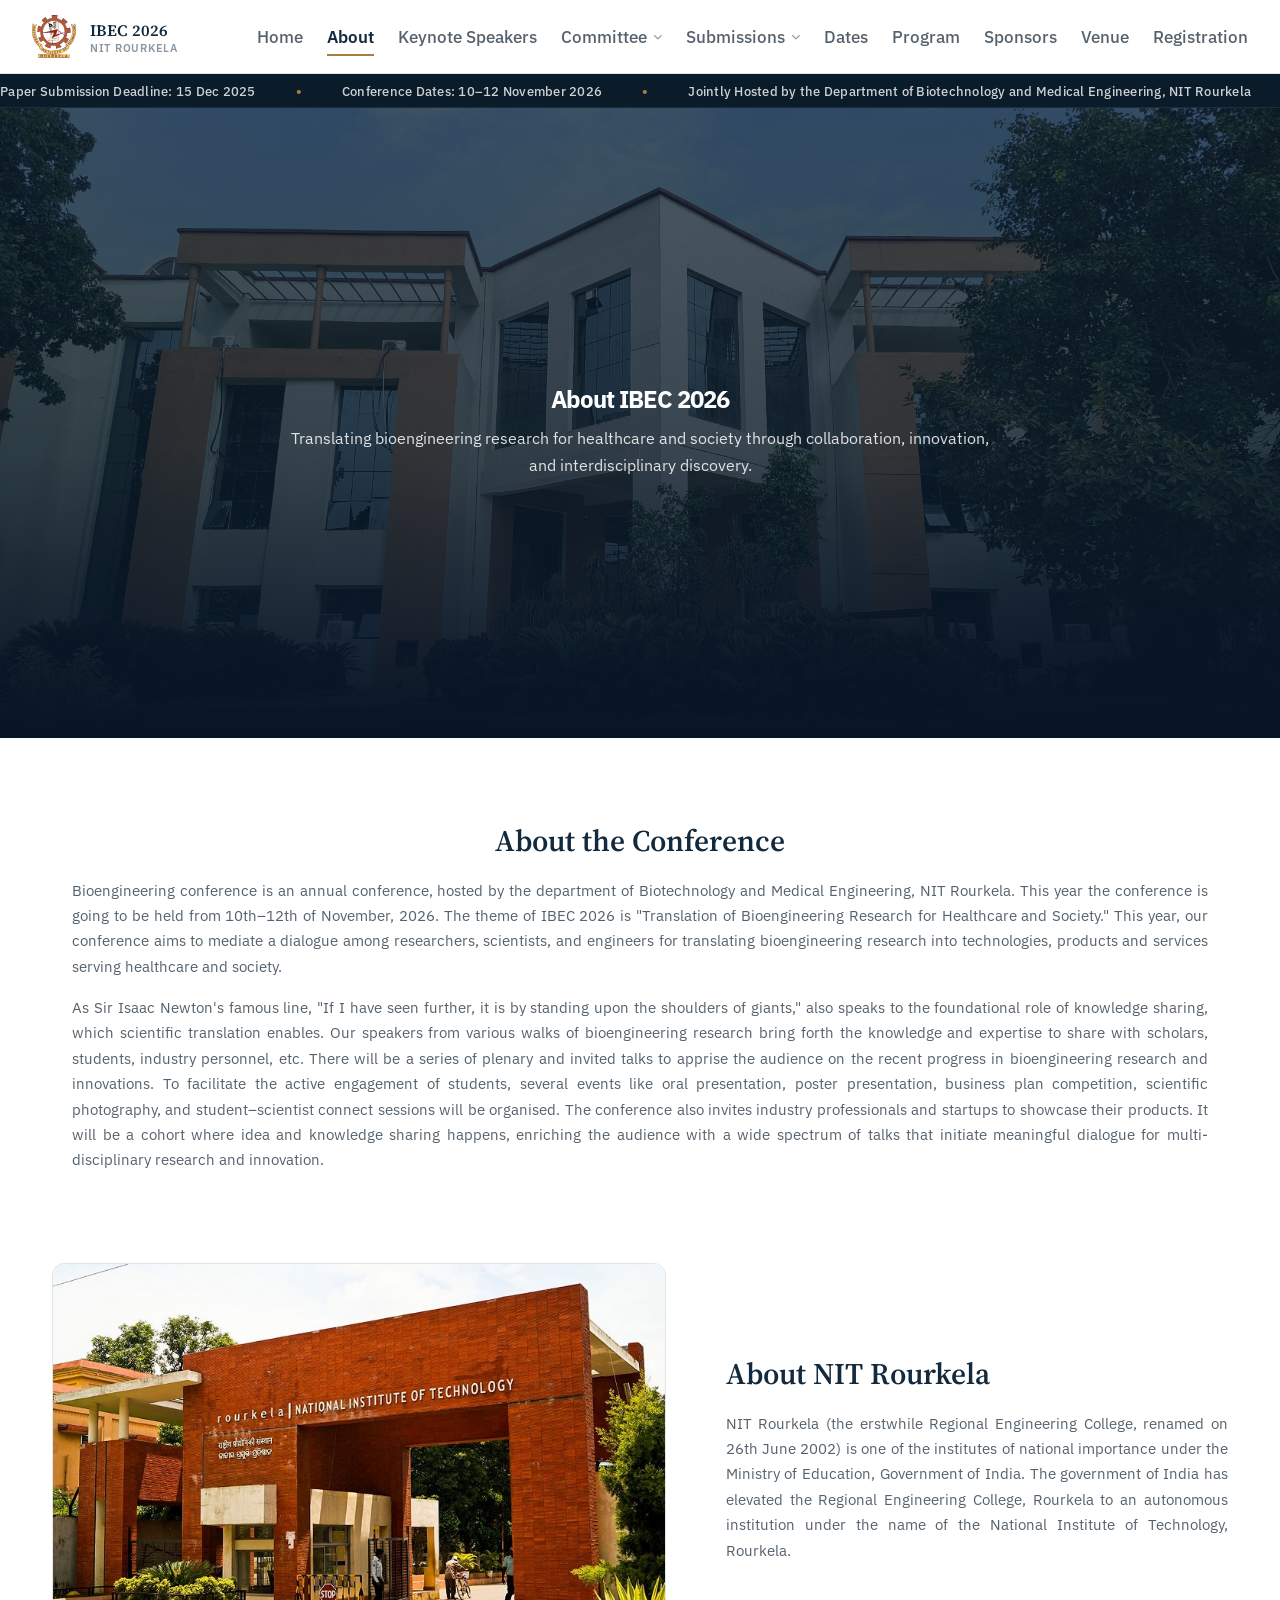
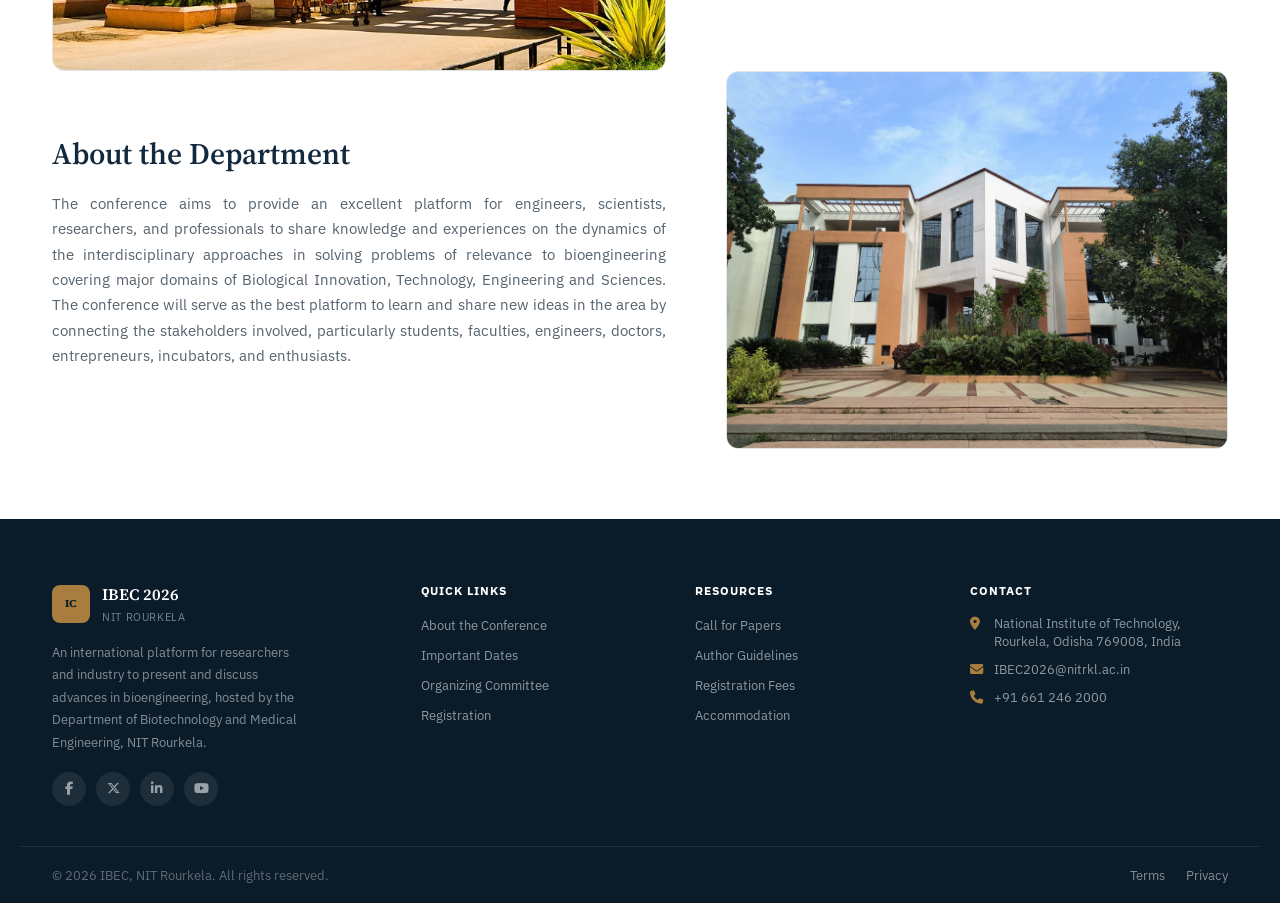
==== about.html @ 74aa5d09 "12th august day starting" ====
<!DOCTYPE html>
<html lang="en">
<head>
<meta charset="UTF-8">
<meta name="viewport" content="width=device-width, initial-scale=1.0">
<title>IBEC 2026 — International Conference on Bioengineering | NIT Rourkela</title>
<link rel="stylesheet" href="https://cdnjs.cloudflare.com/ajax/libs/font-awesome/6.5.1/css/all.min.css">
<link rel="preconnect" href="https://fonts.googleapis.com">
<link rel="preconnect" href="https://fonts.gstatic.com" crossorigin>
<link href="https://fonts.googleapis.com/css2?family=Source+Serif+4:wght@500;600;700&family=IBM+Plex+Sans:wght@400;500;600;700&display=swap" rel="stylesheet">
<link rel="stylesheet" href="style.css">
<style>
    .hero_subpage{
        background-image:
            linear-gradient(180deg, rgba(10,27,41,0.72) 0%, rgba(10,27,41,0.8) 55%, rgba(8,21,39,1) 100%),
            url('assets/banners/about-2.jpg');
        background-size: cover;
        background-position: center;
        background-repeat: no-repeat;
        min-height: 320px;
        display: flex;
        flex-direction: column;
        justify-content: center;
        align-items: flex-start;
        padding: 90px 32px 70px;
        color: #fff;
    }

</style>
</head>
<body>

<!-- ============================================================
     HEADER
     ============================================================ -->
<header id="siteHeader">
  <div class="headerRow">
    <a href="#" class="brand">
      <span class="brand-logo">
        <img src="assets/logos/Logo.svg" alt="IBEC 2026">
      </span>
      <span class="brand-text"><b>IBEC 2026</b><span>NIT Rourkela</span></span>
    </a>
    <div class="headerActions">
      <button class="menuButton" id="menuButton" aria-label="Open menu"><i class="fa-solid fa-bars"></i></button>
    </div>
    <ul class="primaryNav">
      <li><a href="./">Home</a></li>
      <li><a href="about.html" class="active">About</a></li>
      <li><a href="keynotes.html">Keynote Speakers</a></li>
      <li class="hasDropdown"><a href="comittee.html">Committee <i class="fa-solid fa-chevron-down"></i></a><ul class="dropdownMenu"><li><a href="comittee.html">Organizing Committee</a></li><li><a href="comittee.html#advisory">Advisory Committee</a></li><li><a href="comittee.html#international">International Committee</a></li></ul></li>
      <li class="hasDropdown"><a href="#">Submissions <i class="fa-solid fa-chevron-down"></i></a><ul class="dropdownMenu"><li><a href="topicsandtracks.html">Call for Papers</a></li><li><a href="registration.html#guidelines">Author Guidelines</a></li><li><a href="assets/downloads/papertemplate.pdf">Paper Templates</a></li><li><a href="registration.html">Submission Portal</a></li></ul></li>
      <li><a href="important_dates.html">Dates</a></li>
      <li><a href="program.html">Program</a></li>
      <li><a href="./#sponsors">Sponsors</a></li>
      <li><a href="venue.html">Venue</a></li>
      <li><a href="registration.html">Registration</a></li>
    </ul>
  </div>
</header>

<!-- ============================================================
     ANNOUNCEMENT TICKER
     ============================================================ -->
<div class="announceBar">
  <div class="announceTrack">
    <span>Paper Submission Deadline: 15 Dec 2025</span><span class="dot">•</span>
    <span>Conference Dates: 10–12 November 2026</span><span class="dot">•</span>
    <span>Jointly Hosted by the Department of Biotechnology and Medical Engineering, NIT Rourkela</span><span class="dot">•</span>
    <span>Paper Submission Deadline: 15 Dec 2025</span><span class="dot">•</span>
    <span>Conference Dates: 10–12 November 2026</span><span class="dot">•</span>
    <span>Jointly Hosted by the Department of Biotechnology and Medical Engineering, NIT Rourkela</span><span class="dot">•</span>
  </div>
</div>

<div class="mobileNav" id="mobileNav">
  <div class="mobileNavBody">
    <button class="closeMobile" id="closeMobile" aria-label="Close menu">✕</button>
    <ul>
      <li><a href="./">Home</a></li>
      <li><a href="about.html">About</a></li>
      <li><a href="keynotes.html">Keynote Speakers</a></li>
      <li class="hasSubmenu"><button class="mobileSubToggle">Committee <i class="fa-solid fa-chevron-down"></i></button><ul class="mobileSubmenu"><li><a href="comittee.html">Organizing Committee</a></li><li><a href="comittee.html#advisory">Advisory Committee</a></li><li><a href="comittee.html#international">International Committee</a></li></ul></li>
      <li class="hasSubmenu"><button class="mobileSubToggle">Submissions <i class="fa-solid fa-chevron-down"></i></button><ul class="mobileSubmenu"><li><a href="topicsandtracks.html">Call for Papers</a></li><li><a href="registration.html#guidelines">Author Guidelines</a></li><li><a href="assets/downloads/papertemplate.pdf">Paper Templates</a></li><li><a href="registration.html">Submission Portal</a></li></ul></li>
      <li><a href="important_dates.html">Dates</a></li>
      <li><a href="program.html">Program</a></li>
      <li><a href="./#sponsors">Sponsors</a></li>
      <li><a href="venue.html">Venue</a></li>
      <li><a href="registration.html">Registration</a></li>
    </ul>
    <a href="registration.html" class="mobileNavCta">Register Now</a>
  </div>
</div>
</div>

<!-- ============================================================
     HERO — carousel background
     ============================================================ -->
<section class="hero_subpage" id="home">
    <div class="hero_content">
<h1>About IBEC 2026</h1>
    <p>Translating bioengineering research for healthcare and society through collaboration, innovation, and interdisciplinary discovery.</p>
    </div>
    
</section>

<!-- ============================================================
     ABOUT
     ============================================================ -->
<section class="aboutSection" id="about">
<div class="wrap" style="margin-bottom: 90px;text-align: justify;max-width: 1200px;">
    <div class="aboutText">
      <h2 style="text-align: center;">About the Conference</h2>
        <p>Bioengineering conference is an annual conference, hosted by the department of
            Biotechnology and Medical Engineering, NIT Rourkela. This year the conference is going
            to be held from 10th–12th of November, 2026. The theme of IBEC 2026 is "Translation
            of Bioengineering Research for Healthcare and Society." This year, our conference
            aims to mediate a dialogue among researchers, scientists, and engineers for translating
            bioengineering research into technologies, products and services serving healthcare
            and society.</p>
        <p>
            As Sir Isaac Newton's famous line, "If I have seen further, it is by standing upon
            the shoulders of giants," also speaks to the foundational role of knowledge sharing,
            which scientific translation enables. Our speakers from various walks of bioengineering
            research bring forth the knowledge and expertise to share with scholars, students, industry
            personnel, etc. There will be a series of plenary and invited talks to apprise the audience on the recent
            progress in bioengineering research and innovations. To facilitate the active engagement of students,
            several events like oral presentation, poster presentation, business plan competition,
            scientific photography, and student–scientist connect sessions will be organised. The conference also invites
             industry professionals and startups to showcase their products. It will be a cohort where idea and knowledge
              sharing happens, enriching the audience with a wide spectrum of talks that initiate meaningful dialogue for
              multi-disciplinary research and innovation.
        </p>
    </div>
  </div>
    <div class="wrap aboutGrid">
        <img src="assets/banners/about-1.jpeg" alt="">
        <div class="aboutText">
            <h2>About NIT Rourkela</h2>
            <p>NIT Rourkela (the erstwhile Regional Engineering College, renamed on 26th June 2002) is
                one of the institutes of national importance under the Ministry of Education, Government
                of India. The government of India has elevated the Regional Engineering College, Rourkela
                to an autonomous institution under the name of the National Institute of Technology, Rourkela.</p>
        </div>
    </div>

    <div class="wrap aboutGrid">
        <div class="aboutText">
            <h2>About the Department</h2>
            <p>The conference aims to provide an excellent platform for engineers, scientists, researchers,
                 and professionals to share knowledge and experiences on the dynamics of the interdisciplinary
                  approaches in solving problems of relevance to bioengineering covering major domains of Biological Innovation,
                   Technology, Engineering and Sciences. The conference will serve as the best platform to
                   learn and share new ideas in the area by connecting the stakeholders involved, particularly students,
                    faculties, engineers, doctors, entrepreneurs, incubators, and enthusiasts.</p>
        </div>
        <img src="assets/banners/about-2.jpg" alt="">
    </div>

    
</section>

<!-- ============================================================
     FOOTER
     ============================================================ -->
<footer id="contact">
  <div class="footerTop">

    <div class="footerCol">
      <div class="footerBrand">
        <span class="brand-emblem">IC</span>
        <div><b>IBEC 2026</b><span>NIT Rourkela</span></div>
      </div>
      <p>An international platform for researchers and industry to present and discuss advances in bioengineering, hosted by the Department of Biotechnology and Medical Engineering, NIT Rourkela.</p>
      <div class="footerSocials">
        <a href="#" aria-label="Facebook"><i class="fa-brands fa-facebook-f"></i></a>
        <a href="#" aria-label="Twitter"><i class="fa-brands fa-x-twitter"></i></a>
        <a href="#" aria-label="LinkedIn"><i class="fa-brands fa-linkedin-in"></i></a>
        <a href="#" aria-label="YouTube"><i class="fa-brands fa-youtube"></i></a>
      </div>
    </div>

    <div class="footerCol">
      <h4>Quick Links</h4>
      <ul>
        <li><a href="about.html">About the Conference</a></li>
        <li><a href="important_dates.html">Important Dates</a></li>
        <li><a href="comittee.html">Organizing Committee</a></li>
        <li><a href="registration.html">Registration</a></li>
      </ul>
    </div>

    <div class="footerCol">
      <h4>Resources</h4>
      <ul>
        <li><a href="topicsandtracks.html">Call for Papers</a></li>
        <li><a href="registration.html#guidelines">Author Guidelines</a></li>
        <li><a href="registration.html">Registration Fees</a></li>
        <li><a href="accomodation.html">Accommodation</a></li>
      </ul>
    </div>

    <div class="footerCol">
      <h4>Contact</h4>
      <ul class="footerContact">
        <li><i class="fa-solid fa-location-dot"></i> National Institute of Technology, Rourkela, Odisha 769008, India</li>
        <li><i class="fa-solid fa-envelope"></i> IBEC2026@nitrkl.ac.in</li>
        <li><i class="fa-solid fa-phone"></i> +91 661 246 2000</li>
      </ul>
    </div>

  </div>

  <div class="footerBottom">
    <span>© 2026 IBEC, NIT Rourkela. All rights reserved.</span>
    <div>
      <a href="#">Terms</a>
      <a href="#">Privacy</a>
    </div>
  </div>
</footer>

<script>
    // ---- sticky header shadow on scroll ----
  const siteHeader = document.getElementById('siteHeader');
  window.addEventListener('scroll', () => {
    siteHeader.style.boxShadow = window.scrollY > 40 ? '0 6px 22px rgba(8,21,39,0.08)' : 'none';
  });

  // ---- mobile menu ----
  document.getElementById('menuButton').addEventListener('click', () => {
    document.getElementById('mobileNav').classList.add('isOpen');
  });
  document.getElementById('closeMobile').addEventListener('click', () => {
    document.getElementById('mobileNav').classList.remove('isOpen');
  });
  document.querySelectorAll('.mobileNav a').forEach(a => {
    a.addEventListener('click', () => document.getElementById('mobileNav').classList.remove('isOpen'));
  });

  // ---- mobile accordion submenus ----
  document.querySelectorAll('.mobileSubToggle').forEach(btn => {
    btn.addEventListener('click', () => {
      btn.parentElement.classList.toggle('isOpen');
    });
  });

</script>

</body>
</html>
---- style.css ----
:root {
    /* ---- Core palette: deep academic navy + a clinical teal (bioengineering)
       and a muted bronze for emphasis. Cool neutral surfaces, not warm cream. ---- */
    --navy: #132A3E;
    --navy-deep: #0A1B29;
    --teal: #2C6E67;
    --teal-deep: #1E4F4A;
    --bronze: #A97D3D;
    --bronze-deep: #8A6530;
    --paper: #FFFFFF;
    --mist: #F5F7F8;
    --ink: #1B2430;
    --ink-soft: #55626D;
    --ink-faint: #8B96A0;
    --line: rgba(19,42,61,0.12);
    --line-soft: rgba(19,42,61,0.06);
    --radius: 12px;
    --font-display: "Source Serif 4", Georgia, serif;
    --font-body: "IBM Plex Sans", -apple-system, BlinkMacSystemFont, sans-serif;
  }
  * { margin: 0; padding: 0; box-sizing: border-box; }
  html, body { margin: 0; padding: 0; width: 100%; overflow-x: hidden; scroll-behavior: smooth; }
  body { padding-top: 108px; }
  body { font-family: var(--font-body); background: var(--mist); color: var(--ink); }
  a { text-decoration: none; color: inherit; }
  ul { list-style: none; }
  img, svg { display: block; max-width: 100%; }
  button { font-family: inherit; cursor: pointer; }

  .wrap { max-width: 1240px; margin: 0 auto; padding: 0 32px; }

  .eyebrow {
    display: inline-flex; align-items: center; gap: 10px;
    font-size: 12px; font-weight: 600;
    letter-spacing: 0.1em; text-transform: uppercase;
    color: var(--bronze-deep);
    margin-bottom: 14px;
  }
  .eyebrow::before { content: ""; width: 22px; height: 1.5px; background: var(--bronze-deep); }
  .eyebrow::after { content: ""; width: 22px; height: 1.5px; background: var(--bronze-deep); }

  .sectionHead { text-align: center; max-width: 620px; margin: 0 auto 52px; }
  .sectionHead h2 {
    font-family: var(--font-display);
    font-weight: 600;
    font-size: 34px;
    color: var(--navy);
    margin-bottom: 12px;
  }
  .sectionHead p { font-size: 14.5px; color: var(--ink-soft); line-height: 1.6; }

  /* ============================================================
     ANNOUNCEMENT TICKER
     ============================================================ */
  .announceBar {
    background: var(--navy-deep);
    overflow: hidden;
    white-space: nowrap;
    border-bottom: 1px solid rgba(255,255,255,0.08);
    position: fixed; top: 74px; left: 0; right: 0; width: 100%;
    height: 34px;
    display: flex; align-items: center;
    z-index: 205;
  }
  .announceTrack {
    display: inline-flex;
    align-items: center;
    gap: 40px;
    padding: 0;
    width: max-content;
    animation: ticker-scroll 26s linear infinite;
  }
  .announceBar:hover .announceTrack { animation-play-state: paused; }
  .announceTrack span {
    font-size: 12.5px;
    font-weight: 500;
    letter-spacing: 0.02em;
    color: rgba(255,255,255,0.8);
  }
  .announceTrack span.dot { color: var(--bronze); font-weight: 700; }
  @keyframes ticker-scroll { from { transform: translateX(0); } to { transform: translateX(-50%); } }

  /* ============================================================
     HEADER
     ============================================================ */
  #siteHeader {
    background: rgba(255, 255, 255, 0.96);
    backdrop-filter: blur(12px);
    border-bottom: 1px solid var(--line);
    position: fixed; top: 0; left: 0; right: 0; width: 100%;
    height: 74px;
    z-index: 210;
  }
  .headerRow {
    max-width: 100%; margin: 0 auto; padding: 0 32px;
    height: 100%;
    display: flex; align-items: center; justify-content: space-between; gap: 20px;
  }
  .brand { display: flex; align-items: center; gap: 14px; }
  .brand-logo { display: flex; align-items: center; gap: 10px; }
  .brand-logo img {
    width: 44px; height: 44px;
    object-fit: contain;
  }
  .brand-logo .institute-emblem {
    width: 44px; height: 44px;
    padding-right: 10px;
    border-right: 1px solid var(--line);
  }
  .brand-text b { display: block; font-family: var(--font-display); font-size: 16px; font-weight: 600; color: var(--navy); letter-spacing: 0.01em; }
  .brand-text span { display: block; font-size: 10.5px; color: var(--ink-faint); text-transform: uppercase; letter-spacing: 0.07em; font-weight: 600; }

  .primaryNav { display: flex; align-items: center; gap: 24px; }
  .primaryNav > li { position: relative; }
  .primaryNav a {
    display: inline-flex; align-items: center; gap: 6px;
    font-size: 16.5px; font-weight: 500; color: var(--ink-soft);
    position: relative; padding: 10px 0;
    transition: color 0.15s ease;
  }
  .primaryNav a:hover { color: var(--navy); }
  .primaryNav .active { color: var(--navy); font-weight: 600; }
  .primaryNav .active::after {
    content: ""; position: absolute; bottom: 2px; left: 0; right: 0;
    height: 2px; background: var(--bronze);
  }
  .primaryNav a i { font-size: 9px; color: var(--ink-faint); transition: transform 0.15s ease; }
  .primaryNav .hasDropdown:hover > a i { transform: rotate(180deg); color: var(--bronze); }

  /* desktop dropdown panel */
  .dropdownMenu {
    position: absolute; top: 100%; left: -16px;
    min-width: 220px;
    background: var(--paper);
    border: 1px solid var(--line);
    border-radius: 10px;
    box-shadow: 0 18px 40px rgba(19,42,61,0.12);
    padding: 8px;
    opacity: 0; visibility: hidden; transform: translateY(6px);
    transition: opacity 0.15s ease, transform 0.15s ease, visibility 0.15s;
    z-index: 50;
  }
  .hasDropdown:hover .dropdownMenu {
    opacity: 1; visibility: visible; transform: translateY(0);
  }
  .dropdownMenu li { list-style: none; }
  .dropdownMenu a {
    display: block; width: 100%;
    padding: 9px 12px; border-radius: 6px;
    font-size: 13px; font-weight: 500; color: var(--ink-soft);
    white-space: nowrap;
  }
  .dropdownMenu a:hover { background: var(--mist); color: var(--navy); }

  .headerActions { display: flex; align-items: center; gap: 16px; }
  .ctaBtn {
    display: inline-flex; align-items: center; gap: 8px;
    background: var(--navy); color: #fff;
    font-size: 13px; font-weight: 600;
    padding: 11px 22px; border-radius: 8px;
    transition: background 0.2s, transform 0.2s;
  }
  .ctaBtn:hover { background: var(--navy-deep); transform: translateY(-1px); }
  .menuButton { display: none; background: none; border: none; font-size: 20px; color: var(--navy); }

  /* ============================================================
     HERO — carousel background + overlay text
     ============================================================ */
  .hero { position: relative; height: 92vh; min-height: 560px; overflow: hidden; color: #fff; }

  .heroSlides { position: absolute; inset: 0; }
  .heroSlide {
    position: absolute; inset: 0;
    background-size: cover; background-position: center;
    opacity: 0; transition: opacity 1.4s ease;
  }
  .heroSlide.isActive { opacity: 1; }
  .heroSlide::after {
    content: "";
    position: absolute; inset: 0;
    background:
      linear-gradient(180deg, rgba(10,27,41,0.72) 0%, rgba(10,27,41,0.8) 55%, var(--navy-deep) 100%);
  }

  .heroInner {
    position: relative; z-index: 2;
    height: 100%;
    display: flex; flex-direction: column; align-items: center; justify-content: center;
    text-align: center; padding: 0 24px;
  }
  .heroInner .eyebrow { color: var(--bronze); justify-content: center; }
  .heroInner .eyebrow::before { background: var(--bronze); }
  .heroInner h2 {
    font-family: var(--font-body);
    font-weight: 500;
    font-size: 17px;
    line-height: 1.5;
    max-width: 640px;
    color: rgba(255,255,255,0.78);
    margin-bottom: 22px;
    letter-spacing: 0.01em;
  }
  .heroInner h1 {
    font-family: var(--font-display);
    font-weight: 600;
    font-size: 50px;
    line-height: 1.18;
    max-width: 820px;
    margin-bottom: 14px;
    letter-spacing: -0.005em;
  }
  .hero_section_icons{
    height: 18px;
    opacity: 0.85;
  }
  .heroInner h1 em { font-style: normal; color: var(--bronze); }
  .heroInner .heroMeta {
    display: flex; align-items: center; justify-content: center; gap: 26px;
    flex-wrap: wrap;
    font-size: 13.5px; font-weight: 500; color: rgba(255,255,255,0.82);
    margin-bottom: 34px;
  }
  .heroInner .heroMeta span { display: inline-flex; align-items: center; gap: 8px; }
  .heroInner .heroMeta i { color: var(--bronze); }

  .heroCtas { display: flex; gap: 16px; flex-wrap: wrap; justify-content: center; }
  .heroBtn {
    display: inline-flex; align-items: center; gap: 9px;
    padding: 14px 30px; border-radius: 8px;
    font-size: 13.5px; font-weight: 600;
    transition: transform 0.2s, background 0.2s, border-color 0.2s;
  }
  .heroBtn.solid { background: var(--bronze); color: var(--navy-deep); }
  .heroBtn.solid:hover { background: #BC8E4E; transform: translateY(-2px); }
  .heroBtn.outline { border: 1.5px solid rgba(255,255,255,0.45); color: #fff; }
  .heroBtn.outline:hover { border-color: #fff; background: rgba(255,255,255,0.08); transform: translateY(-2px); }

  .heroDots {
    position: absolute; bottom: 28px; left: 50%; transform: translateX(-50%);
    z-index: 3; display: flex; gap: 10px;
  }
  .heroDot {
    width: 8px; height: 8px; border-radius: 50%;
    background: rgba(255,255,255,0.3);
    border: none; padding: 0;
    transition: background 0.2s, width 0.25s;
  }
  .heroDot.isActive { background: var(--bronze); width: 24px; border-radius: 5px; }

  /* ============================================================
     ABOUT
     ============================================================ */
  .aboutSection { padding: 84px 0 70px; background: var(--paper); }
  .aboutGrid { display: grid; grid-template-columns: 1.1fr 0.9fr; gap: 60px; align-items: center; }
  .aboutGrid img { border-radius: var(--radius); border: 1px solid var(--line); }
  .aboutText h2 {
    font-family: var(--font-display); font-weight: 600; font-size: 30px;
    color: var(--navy); margin-bottom: 18px; line-height: 1.25;
  }
  .aboutText p { font-size: 14.5px; line-height: 1.75; color: var(--ink-soft); margin-bottom: 16px; text-align: justify;}

  /* ============================================================
     MARQUEE — supporting institutions
     ============================================================ */
  .marqueeSection { padding: 40px 0 84px; background: var(--paper); }
  .marqueeLabel { text-align: center; font-size: 12px; font-weight: 600; letter-spacing: 0.1em; text-transform: uppercase; color: var(--ink-faint); margin-bottom: 22px; }
  .marquee {
    position: relative; width: 100%; overflow: hidden; padding: 20px 0;
    background: var(--mist); border-top: 1px solid var(--line-soft); border-bottom: 1px solid var(--line-soft);
    -webkit-mask-image: linear-gradient(to right, transparent 0%, black 6%, black 94%, transparent 100%);
    mask-image: linear-gradient(to right, transparent 0%, black 6%, black 94%, transparent 100%);
  }
  .marqueeTrack { display: flex; align-items: center; gap: 60px; width: max-content; animation: marquee-scroll 30s linear infinite; }
  .marquee:hover .marqueeTrack { animation-play-state: paused; }
  @keyframes marquee-scroll { from { transform: translateX(0); } to { transform: translateX(-50%); } }
  .marqueeTrack img { height: 38px; width: auto; max-width: 130px; object-fit: contain; filter: grayscale(100%); opacity: 0.55; transition: opacity 0.2s, filter 0.2s; }
  .marqueeTrack img:hover { filter: grayscale(0%); opacity: 1; }

  /* ============================================================
     IMPORTANT DATES
     ============================================================ */
  .datesSection { padding: 20px 0 90px; background: var(--mist); }
  .datesTable {
    background: var(--paper); border: 1px solid var(--line); border-radius: var(--radius);
    overflow: hidden; box-shadow: 0 16px 36px rgba(19,42,61,0.05);
  }
  .dateRow {
    display: grid; grid-template-columns: 44px 1fr auto;
    align-items: center; gap: 20px;
    padding: 20px 28px;
    border-bottom: 1px solid var(--line-soft);
  }
  .dateRow:last-child { border-bottom: none; }
  .dateRow:nth-child(odd) { background: var(--mist); }
  .datesection_icons {
    width: 22px; height: 22px;
    filter: brightness(0) saturate(100%) invert(14%) sepia(28%) saturate(1200%) hue-rotate(170deg);
    opacity: 0.85;
  }
  .dateRow .milestone { font-size: 15px; font-weight: 600; color: var(--navy); }
  .dateRow .milestone small { display: block; font-size: 12.5px; font-weight: 400; color: var(--ink-soft); margin-top: 2px; }
  .dateRow .when {
    font-weight: 600; font-size: 14.5px; color: var(--teal-deep);
    white-space: nowrap;
    background: rgba(44,110,103,0.08);
    padding: 6px 14px;
    border-radius: 999px;
  }

  /* ============================================================
     TEAM / SPEAKERS
     ============================================================ */
  .teamSection { padding: 20px 0 96px; background: var(--paper); }

  .patronGrid { display: flex;
    max-width: 800px;
    justify-content: space-around;
    margin: 0 auto;
    flex-wrap: wrap;
    gap: 24px;
  }

  .support-card {
    background: var(--paper);
    border: 1px solid var(--line);
    border-radius: var(--radius);
    padding: 34px 28px 28px;
    max-width: 300px;
    text-align: center;
    transition: box-shadow 0.25s ease, transform 0.25s ease, border-color 0.25s ease;
  }
  .support-card:hover {
    box-shadow: 0 20px 40px rgba(19,42,61,0.1);
    transform: translateY(-5px);
    border-color: rgba(44,110,103,0.3);
  }

  .support-card h3 {
    font-family: var(--font-display);
    font-size: 18px;
    font-weight: 600;
    color: var(--ink);
    margin-top: 14px;
  }
  .support-card > p {
    font-size: 13.5px;
    line-height: 1.55;
    color: var(--teal-deep);
    font-weight: 600;
    margin-top: 6px;
    min-height: 20px;
  }

  .support-photo {
    position: relative;
    border-radius: 10px;
    overflow: hidden;
    aspect-ratio: 4 / 4;
    background: var(--mist);
  }
  .support-photo img {
    width: 100%; height: 100%; object-fit: cover;
    transition: transform 0.4s ease;
  }
  .support-card:hover .support-photo img { transform: scale(1.05); }

  @media (max-width: 620px) {
    .support { padding: 60px 0 70px; }
    .support-head h2 { font-size: 27px; }
    .support-head { margin-bottom: 40px; }
    .support-card { padding: 28px 22px 24px; }
  }

  .convenerGrid { display: grid; grid-template-columns: repeat(3, 1fr); gap: 22px; margin-bottom: 56px; }
  .convenerCard {
    background: var(--paper); border: 1px solid var(--line); border-radius: var(--radius);
    padding: 26px; text-align: center;
    box-shadow: 0 12px 28px rgba(19,42,61,0.04);
    transition: transform 0.2s ease, box-shadow 0.2s ease;
  }
  .convenerCard:hover { transform: translateY(-5px); box-shadow: 0 20px 40px rgba(19,42,61,0.09); }
  .convenerCard .photo { width: 148px; height: 148px; border-radius: 50%; object-fit: cover; margin: 0 auto 14px; border: 3px solid var(--mist); box-shadow: 0 0 0 1px var(--line); }
  .convenerCard b { display: block; font-family: var(--font-display); font-size: 15px; font-weight: 600; color: var(--navy); margin-bottom: 3px; }
  .convenerCard .role { font-size: 12px; font-weight: 600; color: var(--teal-deep); margin-bottom: 10px; }
  .convenerCard .socials { display: flex; gap: 8px; justify-content: center; }
  .convenerCard .socials a {
    width: 26px; height: 26px; border-radius: 50%;
    background: var(--mist); color: var(--ink-soft);
    display: flex; align-items: center; justify-content: center; font-size: 11px;
    transition: background 0.15s, color 0.15s;
  }
  .convenerCard .socials a:hover { background: var(--navy); color: #fff; }

  .committeeGrid { display: grid; grid-template-columns: repeat(4, 1fr); gap: 16px; }
  .committeeCard {
    display: flex; align-items: center; gap: 12px;
    background: var(--paper); border: 1px solid var(--line-soft); border-radius: 10px;
    padding: 14px;
    transition: border-color 0.15s, box-shadow 0.15s;
  }
  .committeeCard:hover { border-color: var(--line); box-shadow: 0 8px 18px rgba(19,42,61,0.06); }
  .committeeCard .photo { width: 46px; height: 46px; border-radius: 50%; object-fit: cover; flex-shrink: 0; }
  .committeeCard b { display: block; font-size: 13px; font-weight: 600; color: var(--navy); line-height: 1.3; }
  .committeeCard .role { font-size: 11px; color: var(--ink-soft); }

  /* ============================================================
     EVENTS
     ============================================================ */
  .section-head { text-align: center; max-width: 640px; margin: 0 auto 44px; }
  .section-head h2 {
    font-family: var(--font-display);
    font-weight: 600;
    font-size: 32px;
    color: var(--navy);
    letter-spacing: -0.01em;
    margin-bottom: 12px;
  }
  .section-head p {
    font-size: 14.5px;
    line-height: 1.65;
    color: var(--ink-soft);
  }
  .logo-row {
    display: grid;
    grid-template-columns: repeat(5, 1fr);
    gap: 18px;
  }
  .logo-box {
    background: var(--paper);
    border: 1px solid var(--line);
    border-radius: var(--radius);
    display: flex;
    flex-direction: column;
    gap: 10px;
    align-items: center;
    justify-content: center;
    padding: 26px 20px;
    transition: border-color 0.2s ease, box-shadow 0.2s ease, transform 0.2s ease;
  }
  .logo-box img {
    filter: brightness(0) saturate(100%) invert(24%) sepia(24%) saturate(1000%) hue-rotate(140deg);
    opacity: 0.85;
  }
  .logo-box h3 {
    font-family: var(--font-display);
    font-weight: 600;
    font-size: 15px;
    color: var(--ink);
    letter-spacing: -0.005em;
    line-height: 1.3;
    text-align: center;
  }
  .logo-box p {
    font-size: 12.5px;
    line-height: 1.5;
    color: var(--ink-soft);
    text-align: center;
  }
  .logo-box img {
    max-height: 42px;
    max-width: 100%;
    object-fit: contain;
  }
  .logo-box:hover {
    border-color: rgba(44,110,103,0.3);
    box-shadow: 0 10px 24px rgba(19,42,61,0.08);
    transform: translateY(-3px);
  }

  .wrap_support { max-width: 1180px; margin: 0 auto; padding: 0 32px; }
  .validated { padding: 84px 0 76px; background: var(--mist); }

  /* ============================================================
     FOOTER
     ============================================================ */
  footer { background: var(--navy-deep); color: rgba(255,255,255,0.65); }
  .footerTop { max-width: 1240px; margin: 0 auto; padding: 64px 32px 40px; display: grid; grid-template-columns: 1.4fr 1fr 1fr 1.1fr; gap: 40px; border-bottom: 1px solid rgba(255,255,255,0.08); }
  .footerBrand { display: flex; align-items: center; gap: 12px; margin-bottom: 16px; }
  .footerBrand .brand-emblem { background: var(--bronze); color: var(--navy-deep); width: 38px; height: 38px; border-radius: 8px; display: flex; align-items: center; justify-content: center; font-weight: 700; font-family: var(--font-display); }
  .footerBrand b { display: block; color: #fff; font-family: var(--font-display); font-size: 16px; font-weight: 600; }
  .footerBrand span { font-size: 10.5px; color: rgba(255,255,255,0.45); text-transform: uppercase; letter-spacing: 0.06em; }
  .footerCol p, .footerColText { font-size: 13.3px; line-height: 1.7; color: rgba(255,255,255,0.5); max-width: 260px; }
  .footerSocials { display: flex; gap: 10px; margin-top: 18px; }
  .footerSocials a { width: 34px; height: 34px; border-radius: 50%; background: rgba(255,255,255,0.08); display: flex; align-items: center; justify-content: center; color: rgba(255,255,255,0.65); font-size: 13px; transition: background 0.2s, color 0.2s; }
  .footerSocials a:hover { background: var(--bronze); color: var(--navy-deep); }

  .footerCol h4 { font-size: 12px; font-weight: 700; letter-spacing: 0.08em; text-transform: uppercase; color: #fff; margin-bottom: 16px; }
  .footerCol ul li { margin-bottom: 10px; }
  .footerCol a { font-size: 13.3px; color: rgba(255,255,255,0.55); transition: color 0.15s; }
  .footerCol a:hover { color: #fff; }
  .footerContact li { display: flex; gap: 10px; margin-bottom: 14px; font-size: 13.3px; color: rgba(255,255,255,0.55); }
  .footerContact i { color: var(--bronze); margin-top: 3px; flex-shrink: 0; width: 14px; }

  .footerBottom { max-width: 1240px; margin: 0 auto; padding: 20px 32px; display: flex; justify-content: space-between; align-items: center; flex-wrap: wrap; gap: 12px; font-size: 12.5px; color: rgba(255,255,255,0.35); }
  .footerBottom a { color: rgba(255,255,255,0.5); margin-left: 18px; }
  .footerBottom a:hover { color: #fff; }

  /* ============================================================
     MOBILE NAV
     ============================================================ */
  .mobileNav { display: none; position: fixed; inset: 0; background: var(--navy-deep); z-index: 999; transform: translateX(100%); transition: transform 0.35s cubic-bezier(0.4,0,0.2,1); overflow-y: auto; }
  .mobileNav.isOpen { transform: translateX(0); }
  .mobileNavBody { padding: 26px 28px 44px; }
  .closeMobile { background: none; border: none; color: #fff; font-size: 24px; float: right; margin-bottom: 40px; }
  .mobileNav ul { clear: both; }
  .mobileNav > .mobileNavBody > ul > li { border-bottom: 1px solid rgba(255,255,255,0.1); }
  .mobileNav a { display: block; padding: 15px 2px; color: rgba(255,255,255,0.88); font-size: 15.5px; font-weight: 500; }
  .mobileNavCta { display: inline-block; margin-top: 24px; padding: 12px 22px; background: var(--bronze); color: var(--navy-deep); border-radius: 8px; font-weight: 700; font-size: 14px; }

  /* mobile accordion submenus */
  .mobileSubToggle {
    display: flex; align-items: center; justify-content: space-between; width: 100%;
    background: none; border: none; text-align: left;
    padding: 15px 2px; color: rgba(255,255,255,0.88); font-size: 15.5px; font-weight: 500;
  }
  .mobileSubToggle i { font-size: 12px; color: rgba(255,255,255,0.5); transition: transform 0.2s ease; }
  .hasSubmenu.isOpen .mobileSubToggle i { transform: rotate(180deg); }
  .mobileSubmenu {
    max-height: 0; overflow: hidden;
    transition: max-height 0.25s ease;
  }
  .hasSubmenu.isOpen .mobileSubmenu { max-height: 260px; }
  .mobileSubmenu li { border-bottom: none; }
  .mobileSubmenu a { padding: 10px 2px 10px 16px; font-size: 14px; color: rgba(255,255,255,0.65); }

   /* ============================================================
     INSTRUCTION CARD — centered callout (e.g. manuscript submission)
     ============================================================ */
  .instructionSection { padding: 64px 20px; background: var(--mist); }
  .instructionCard {
    max-width: 620px; margin: 0 auto;
    background: var(--paper);
    border-radius: 18px;
    padding: 44px 40px;
    text-align: center;
    box-shadow: 0 20px 48px rgba(19,42,61,0.09);
  }
  .instructionCard h3 {
    font-family: var(--font-display);
    font-weight: 600;
    font-size: 19px;
    color: var(--navy);
    margin-bottom: 18px;
  }
  .instructionCard p {
    font-size: 14.5px;
    line-height: 1.7;
    color: var(--ink-soft);
    margin-bottom: 28px;
  }
  .instructionCard p a { color: var(--teal-deep); font-weight: 600; }
  .instructionBtn {
    display: inline-block;
    background: var(--teal-deep);
    color: #fff;
    font-size: 13px;
    font-weight: 700;
    letter-spacing: 0.02em;
    text-transform: uppercase;
    padding: 16px 30px;
    border-radius: 10px;
    transition: background 0.2s ease, transform 0.2s ease;
  }
  .instructionBtn:hover { background: var(--teal); transform: translateY(-2px); }

  
  /* ============================================================
     SPONSORS GRID
     ============================================================ */
  .sponsorsSection { padding: 84px 0 96px; background: var(--paper); }
  .sponsorsGrid {
    display: flex;
    justify-content: center;
    gap: 20px;
    /* border: 1px solid black; */
  }
  .sponsorCard {
    background: var(--paper);
    border: 1px solid var(--line);
    border-radius: var(--radius);
    padding: 28px 20px;
    display: flex;
    width: 300px;
    flex-direction: column;
    align-items: center;
    gap: 16px;
    text-align: center;
    transition: transform 0.2s ease, box-shadow 0.2s ease, border-color 0.2s ease, background 0.2s ease;
  }
  .sponsorCard:hover {
    background: var(--paper);
    transform: translateY(-4px);
    box-shadow: 0 16px 32px rgba(19,42,61,0.08);
    border-color: rgba(44,110,103,0.3);
  }
  .sponsorLogo {
    height: 64px; width: 100%;
    display: flex; align-items: center; justify-content: center;
  }
  .sponsorLogo img {
    max-height: 100%; max-width: 100%;
    object-fit: contain;
    /* filter: grayscale(100%); */
    /* opacity: 0.75; */
    transition: filter 0.2s ease, opacity 0.2s ease;
  }
  .sponsorCard:hover .sponsorLogo img { filter: grayscale(0%); opacity: 1; }
  .sponsorCard b {
    font-family: var(--font-display);
    font-size: 14px;
    font-weight: 600;
    color: var(--navy);
    line-height: 1.35;
  }
 
  @media (max-width: 900px) { .sponsorsGrid { grid-template-columns: repeat(3, 1fr); } }
  @media (max-width: 620px) { .sponsorsGrid { grid-template-columns: repeat(2, 1fr); } }
 
  /* ============================================================
     RESPONSIVE
     ============================================================ */
  @media (max-width: 1024px) {
    .primaryNav { display: none; }
    .menuButton { display: block; }
    .mobileNav { display: block; }
    .logo-row { grid-template-columns: repeat(3, 1fr); }
  }
  @media (max-width: 900px) {
    .aboutGrid { grid-template-columns: 1fr; gap: 36px; }
    .patronGrid { grid-template-columns: 1fr; }
    .convenerGrid { grid-template-columns: repeat(2, 1fr); }
    .committeeGrid { grid-template-columns: repeat(3, 1fr); }
    .footerTop { grid-template-columns: 1fr 1fr; }
  }
  @media (max-width: 620px) {
    .wrap { padding: 0 20px; }
    .heroInner h1 { font-size: 30px; }
    .heroInner h2 { font-size: 15px; }
    .heroInner .heroMeta { gap: 14px; font-size: 12.5px; }
    .sectionHead h2 { font-size: 25px; }
    .aboutSection, .marqueeSection, .datesSection, .teamSection { padding-left: 0; padding-right: 0; }
    .dateRow { grid-template-columns: 32px 1fr; row-gap: 8px; padding: 16px 18px; }
    .dateRow .when { grid-column: 2; font-size: 12.5px; }
    .convenerGrid { grid-template-columns: 1fr; }
    .committeeGrid { grid-template-columns: repeat(2, 1fr); }
    .logo-row { grid-template-columns: repeat(2, 1fr); }
    .footerTop { grid-template-columns: 1fr; padding: 48px 20px 32px; }
    .footerBottom { padding: 18px 20px; flex-direction: column; align-items: flex-start; }
    .footerBottom div { margin-left: 0; }
    .footerBottom a { margin-left: 0; margin-right: 16px; }
    .instructionCard { padding: 32px 24px; }
  }
  /* ============ shared inner-page hero ============ */
  .hero_second {
    background: var(--navy);
    color: var(--mist);
    padding: 56px 0 48px;
    border-bottom: 3px solid var(--bronze);
  }
  .hero_second .eyebrow { color: var(--bronze); }
  .hero_second h1 {
    font-family: var(--font-display);
    font-weight: 600;
    font-size: clamp(28px, 4vw, 36px);
    line-height: 1.2;
    margin-bottom: 12px;
  }
  .hero_second p.lede {
    font-size: 14.5px;
    color: rgba(245,247,248,0.72);
    max-width: 480px;
    margin-bottom: 26px;
  }
  .hero-row { display: flex; align-items: center; gap: 18px; flex-wrap: wrap; }

  .btn-primary {
    display: inline-block;
    background: var(--bronze);
    color: var(--navy-deep);
    font-weight: 700;
    font-size: 13.5px;
    padding: 12px 24px;
    border-radius: 6px;
    border: none;
    transition: background .15s ease;
  }
  .btn-primary:hover { background: #BC8E4E; }

  .deadline-note {
    font-size: 13px;
    color: rgba(245,247,248,0.65);
  }
  .deadline-note b { color: #fff; font-weight: 600; }

  /* shared bits */

  .hero_subpage{
    height: 70vh;
    text-align: center;
  }
.hero_subpage{
        background-image:
            linear-gradient(180deg, rgba(10,27,41,0.72) 0%, rgba(10,27,41,0.8) 55%, rgba(8,21,39,1) 100%),
            url('assets/banners/about-2.jpg');
        background-size: cover;
        background-position: center;
        background-repeat: no-repeat;
        min-height: 320px;
        display: flex;
        flex-direction: column;
        justify-content: center;
        align-items: flex-start;
        padding: 90px 32px 70px;
        color: #fff;
    }

   .hero_subpage h1 {
        /* font-family: "Source Serif 4", Georgia, serif; */
        /* font-size: clamp(2.6rem, 5vw, 4.2rem); */
        line-height: 1.08;
        letter-spacing: -0.04em;
        margin: 0 0 12px;
        text-align: center;
        color: #fff;
    }

    .hero_subpage p {
        max-width: 700px;
        margin: 0;
        font-size: 1rem;
        line-height: 1.7;
        color: rgba(255, 255, 255, 0.85);
    }
    .hero_content{
      margin: 0 auto;
    }

    .download_drowcher_section{
      height: 20vh;
      display: flex;
      justify-content: center;
      background-color: #fff;
    }

    /* ============================================================
     KEYNOTE SPEAKERS — editorial roster
     No card container, no shadow, no accent band. Each entry is a
     row separated by a hairline rule, closer to a printed
     conference programme than a component library. The only
     "device" is the small role label, styled off the eyebrow
     you already use in section heads — nothing new invented.
     ============================================================ */
  .keynoteSection { padding: 8px 0 20px; }

  .keynoteList { border-top: 1px solid var(--line); }

  .keynoteRow {
    display: grid;
    grid-template-columns: 168px 1fr;
    gap: 40px;
    padding: 46px 0;
    border-bottom: 1px solid var(--line);
  }

  .keynoteRow .photoWrap {
    width: 100%;
    aspect-ratio: 1 / 1;
    border-radius: 6px;
    overflow: hidden;
    background: var(--mist);
  }
  .keynoteRow .photoWrap img {
    width: 100%; height: 100%; object-fit: cover; display: block;
    /* filter: grayscale(100%); */
    /* transition: filter 0.4s ease; */
  }
  /* .keynoteRow:hover .photoWrap img { filter: grayscale(0%); } */

  .keynoteRow .roleLabel {
    font-size: 11px; font-weight: 600; letter-spacing: 0.09em; text-transform: uppercase;
    color: var(--ink-faint);
    margin-bottom: 10px;
  }

  .keynoteRow .nameLine {
    display: flex; align-items: baseline; flex-wrap: wrap; gap: 12px;
    margin-bottom: 4px;
  }
  .keynoteRow .name {
    font-family: var(--font-display); font-weight: 600; font-size: 23px; color: var(--navy);
  }
  .keynoteRow .affiliation {
    font-size: 13px; font-weight: 500; color: var(--teal-deep);
  }

  .keynoteRow .bio {
    font-size: 13.8px; line-height: 1.75; color: var(--ink-soft);
    max-width: 640px;
    margin: 14px 0 12px;
  }

  .keynoteRow .focusLine {
    font-family: var(--font-display); font-style: italic;
    font-size: 13.5px; color: var(--bronze-deep);
    margin-bottom: 18px;
  }
  .keynoteRow .focusLine b {
    font-family: var(--font-body); font-style: normal; font-weight: 600;
    letter-spacing: 0.03em; text-transform: uppercase; font-size: 10.5px;
    color: var(--ink-faint); margin-right: 8px;
  }

  .keynoteRow .siteLink {
    display: inline-flex; align-items: center; gap: 7px;
    font-size: 12.5px; font-weight: 600; color: var(--teal-deep);
    text-decoration: none;
    padding-bottom: 2px;
    border-bottom: 1px solid transparent;
    transition: border-color 0.2s ease, color 0.2s ease;
  }
  .keynoteRow .siteLink:hover { border-bottom-color: var(--teal-deep); }
  .keynoteRow .siteLink i { font-size: 9.5px; }

  /* ---------------------------------------------------------
     Responsive
     --------------------------------------------------------- */
  @media (max-width: 700px) {
    .keynoteRow { grid-template-columns: 92px 1fr; gap: 20px; padding: 34px 0; }
    .keynoteRow .name { font-size: 19px; }
    .keynoteRow .nameLine { flex-direction: column; gap: 3px; }
  }
  @media (max-width: 480px) {
    .wrap { padding: 0 20px; }
    .sectionHead h2 { font-size: 25px; }
    .keynoteRow { grid-template-columns: 1fr; }
    .keynoteRow .photoWrap { max-width: 90px; }
  }
  
  /* ============================================================
     CONFERENCE THEMES — contents-page ledger
     Read as a journal's table of contents rather than a feature
     grid: ruled cells, numbered entries (the numbers double as
     the track numbers authors reference when submitting), no
     icons, no shadows, no rounded cards.
     ============================================================ */
  .themesSection { padding: 8px 0 30px; }
 
  .themesGrid {
    display: grid;
    grid-template-columns: repeat(2, 1fr);
    border-top: 1px solid var(--line);
    border-left: 1px solid var(--line);
  }
 
  .themeCell {
    position: relative;
    border-right: 1px solid var(--line);
    border-bottom: 1px solid var(--line);
    padding: 38px 46px 34px;
    transition: background 0.3s ease;
  }
  .themeCell:hover { background: var(--mist); }
 
  .themeCell .num {
    font-family: var(--font-display);
    font-style: italic;
    font-weight: 500;
    font-size: 13px;
    color: var(--bronze-deep);
    letter-spacing: 0.02em;
    margin-bottom: 10px;
    transition: color 0.3s ease;
  }
  .themeCell:hover .num { color: var(--teal-deep); }
 
  .themeCell .name {
    font-family: var(--font-display);
    font-weight: 600;
    font-size: 19.5px;
    line-height: 1.3;
    color: var(--navy);
    max-width: 360px;
    margin-bottom: 10px;
  }
 
  .themeCell .desc {
    font-size: 13.3px;
    line-height: 1.65;
    color: var(--ink-soft);
    max-width: 380px;
  }
 
  .themeCell .goto {
    position: absolute; top: 38px; right: 40px;
    font-size: 13px; color: var(--ink-faint);
    opacity: 0; transform: translate(-4px, 4px);
    transition: opacity 0.25s ease, transform 0.25s ease, color 0.25s ease;
  }
  .themeCell:hover .goto { opacity: 1; transform: translate(0,0); color: var(--teal-deep); }
 
  /* ---------------------------------------------------------
     Responsive
     --------------------------------------------------------- */
  @media (max-width: 780px) {
    .themesGrid { grid-template-columns: 1fr; }
    .themeCell { padding: 30px 30px 28px; }
    .themeCell .goto { top: 30px; right: 26px; }
  }
  @media (max-width: 480px) {
    .wrap { padding: 0 20px; }
    .sectionHead h2 { font-size: 25px; }
    .themeCell { padding: 26px 22px 24px; }
    .themeCell .name { font-size: 18px; }
  }

  
  /* ---------- Map ---------- */
  .map-wrap {
    border: 1px solid var(--line);
    overflow: hidden;
  }
  .map-wrap iframe {
    width: 100%;
    height: 340px;
    border: 0;
    display: block;
    filter: grayscale(12%) contrast(0.97);
  }
  .map-caption {
    font-size: 12.5px;
    color: var(--ink-faint);
    margin-top: 12px;
  }

  
  /* ---------- Travel ---------- */
  .travel-grid {
    display: grid;
    grid-template-columns: repeat(3, 1fr);
  }
  .travel-item {
    padding: 4px 28px;
    border-left: 1px solid var(--line);
  }
  .travel-item:first-child { border-left: none; padding-left: 0; }
  .travel-item .mode {
    font-size: 11px;
    font-weight: 700;
    letter-spacing: 0.08em;
    text-transform: uppercase;
    color: var(--ink-faint);
    margin-bottom: 8px;
  }
  .travel-item h3 {
    font-family: var(--font-display);
    font-weight: 600;
    font-size: 17px;
    color: var(--navy);
    margin-bottom: 8px;
  }
  .travel-item p {
    font-size: 13px;
    color: var(--ink-soft);
    line-height: 1.65;
  }

  .whitesection { padding: 34px 0 70px; background: var(--paper); }

  /* ---------- Accommodation gallery ---------- */
  .stay-grid {
    display: grid;
    grid-template-columns: repeat(3, 1fr);
    gap: 22px;
  }
  .stay-item figure { margin: 0; }
  .stay-item img {
    width: 100%;
    height: 190px;
    object-fit: cover;
    display: block;
    border: 1px solid var(--line);
  }
  .stay-item .cap-name {
    font-size: 14px;
    font-weight: 600;
    color: var(--navy);
    margin-top: 12px;
  }
  .stay-item .cap-desc {
    font-size: 12.5px;
    color: var(--ink-soft);
    margin-top: 3px;
  }

  .stay-note {
    margin-top: 26px;
    font-size: 13.5px;
    color: var(--ink-soft);
    max-width: 760px;
    line-height: 1.7;
  }
@media (max-width: 800px) {
    .stay-grid { grid-template-columns: 1fr; }
    .travel-grid { grid-template-columns: 1fr; row-gap: 24px; }
    .travel-item { border-left: none; padding-left: 0; padding-top: 20px; border-top: 1px solid var(--line); }
    .travel-item:first-child { border-top: none; padding-top: 4px; }
  }
  @media (max-width: 520px) {
    .wrap { padding: 0 18px; }
    .stay-item img { height: 210px; }
  }

  
  /* ============================================================
     FEE TABLES — real <table> markup, ledger styling to match
     the rest of the site (hairline rules, no drop shadows).
     Two tables instead of one rotated-header table: Indian
     delegates in ₹, foreign delegates in USD split by mode.
     ============================================================ */
  .fees { padding: 20px 0 80px; }

  .feesGrid {
    display: grid;
    grid-template-columns: 1fr 1.15fr;
    gap: 26px;
    align-items: start;
  }

  .tableCard {
    background: var(--paper);
    border: 1px solid var(--line);
    border-radius: var(--radius);
    overflow: hidden;
  }
  .tableCard .tableLabel {
    display: flex; align-items: center; justify-content: space-between;
    padding: 18px 22px;
    background: var(--navy);
  }
  .tableCard .tableLabel span.title {
    font-family: var(--font-display);
    font-weight: 600;
    font-size: 15.5px;
    color: #fff;
  }
  .tableCard .tableLabel span.currency {
    font-size: 11px; font-weight: 700; letter-spacing: 0.08em; text-transform: uppercase;
    color: var(--bronze);
  }

  table.feeTable { width: 100%; border-collapse: collapse; }
  table.feeTable th {
    text-align: left;
    font-size: 11px; font-weight: 700; letter-spacing: 0.06em; text-transform: uppercase;
    color: var(--ink-faint);
    padding: 14px 22px;
    border-bottom: 1px solid var(--line);
    background: var(--mist);
  }
  table.feeTable th.num, table.feeTable td.num { text-align: right; }
  table.feeTable td {
    padding: 15px 22px;
    font-size: 13.8px;
    color: var(--ink-soft);
    border-bottom: 1px solid var(--line-soft);
  }
  table.feeTable tr:last-child td { border-bottom: none; }
  table.feeTable tr:hover td { background: var(--line-soft); }
  table.feeTable td.category { font-weight: 600; color: var(--navy); }
  table.feeTable td.amount { font-weight: 700; font-variant-numeric: tabular-nums; }
  .indianTable td.amount { color: var(--teal-deep); }
  .foreignTable td.amount { color: var(--bronze-deep); }
  .foreignTable td.dash { color: var(--ink-faint); font-weight: 400; text-align: right; }

  .feeFootnote {
    font-size: 12px; color: var(--ink-faint);
    padding: 12px 22px 16px;
    border-top: 1px solid var(--line-soft);
  }

  /* ============ INCLUDES ============ */
  .includes { padding: 20px 0 100px; }
  .includes-grid {
    display: grid;
    grid-template-columns: 1.3fr 1fr;
    gap: 24px;
    align-items: stretch;
  }
  .panel { border-radius: var(--radius); padding: 34px; position: relative; }
  .panel-offline { background: var(--paper); border: 1.5px solid var(--navy); }
  .panel-online {
    background: var(--navy-deep);
    color: var(--mist);
    background-image: radial-gradient(circle at 90% 0%, rgba(169,125,61,0.18), transparent 55%);
  }
  .panel h3 {
    font-family: var(--font-display);
    font-size: 21px;
    margin-bottom: 22px;
    display: flex; align-items: center; gap: 10px;
  }
  .panel-offline h3 { color: var(--navy); }
  .panel-online h3 { color: #fff; }
  .panel h3 .ico {
    width: 34px; height: 34px; border-radius: 9px;
    display: flex; align-items: center; justify-content: center;
    flex-shrink: 0;
  }
  .panel-offline h3 .ico { background: linear-gradient(135deg, #D9B36A, var(--bronze-deep)); color: var(--navy-deep); }
  .panel-online h3 .ico { background: rgba(169,125,61,0.2); color: var(--bronze); border: 1px solid rgba(169,125,61,0.4); }

  .check-list li {
    display: flex; align-items: flex-start; gap: 12px;
    font-size: 14px; padding: 10px 0;
    border-bottom: 1px solid var(--line-soft);
  }
  .panel-online .check-list li { border-bottom: 1px solid rgba(245,247,248,0.08); color: rgba(245,247,248,0.85); }
  .check-list li:last-child { border-bottom: none; }
  .check-list .tick {
    width: 20px; height: 20px; border-radius: 50%; flex-shrink: 0;
    display: flex; align-items: center; justify-content: center;
    margin-top: 1px;
  }
  .panel-offline .check-list .tick { background: rgba(44,110,103,0.1); color: var(--teal-deep); }
  .panel-online .check-list .tick { background: rgba(169,125,61,0.18); color: var(--bronze); }

  /* ============ REGISTER / PAYMENT ============ */
  .register { padding: 40px 0 70px; }
  .pay-card {
    background: var(--paper);
    border: 1px solid var(--line);
    border-radius: var(--radius);
    display: grid;
    grid-template-columns: 240px 1fr;
  }
  .pay-qr {
    padding: 32px 28px;
    display: flex; flex-direction: column; align-items: center; justify-content: center;
    gap: 14px; text-align: center;
    border-right: 1px solid var(--line);
    background: var(--line-soft);
  }
  .qr-frame { background: var(--paper); padding: 10px; border-radius: 8px; border: 1px solid var(--line); }
  .qr-frame img { width: 148px; height: 148px; }
  .pay-qr p { font-size: 12.5px; color: var(--ink-soft); max-width: 190px; }

  .pay-details { padding: 30px 32px; }
  .pay-details h3 { font-family: var(--font-display); font-size: 18px; color: var(--navy); margin-bottom: 18px; }
  .pay-row {
    display: flex; justify-content: space-between; align-items: baseline;
    padding: 11px 0; border-bottom: 1px solid var(--line-soft); font-size: 13.5px;
  }
  .pay-row:last-of-type { border-bottom: none; }
  .pay-row .k { color: var(--ink-faint); }
  .pay-row .v { color: var(--ink); font-weight: 600; text-align: right; }
  .pay-row .v.mono { font-family: "IBM Plex Sans", monospace; letter-spacing: 0.01em; }

  .cta-row { margin-top: 22px; }
  .btn-navy {
    display: inline-block; background: var(--navy); color: #fff;
    font-weight: 600; font-size: 13.5px;
    padding: 12px 24px; border-radius: 6px; border: none;
    transition: background .15s ease;
  }
  .btn-navy:hover { background: var(--navy-deep); }

  footer#registerFooterSpacer { padding: 22px 0; text-align: center; font-size: 12.5px; color: var(--ink-faint); }

  /* ============ RESPONSIVE ============ */
  @media (max-width: 860px) {
    .feesGrid { grid-template-columns: 1fr; }
    .includes-grid { grid-template-columns: 1fr; }
    .pay-card { grid-template-columns: 1fr; }
    .pay-qr { border-right: none; border-bottom: 1px solid var(--line); }
  }
  @media (max-width: 560px) {
    .wrap { padding: 0 18px; }
    .sectionHead h2 { font-size: 23px; }
    table.feeTable th, table.feeTable td { padding: 12px 14px; font-size: 12.8px; }
    .pay-details { padding: 26px 22px; }
  }
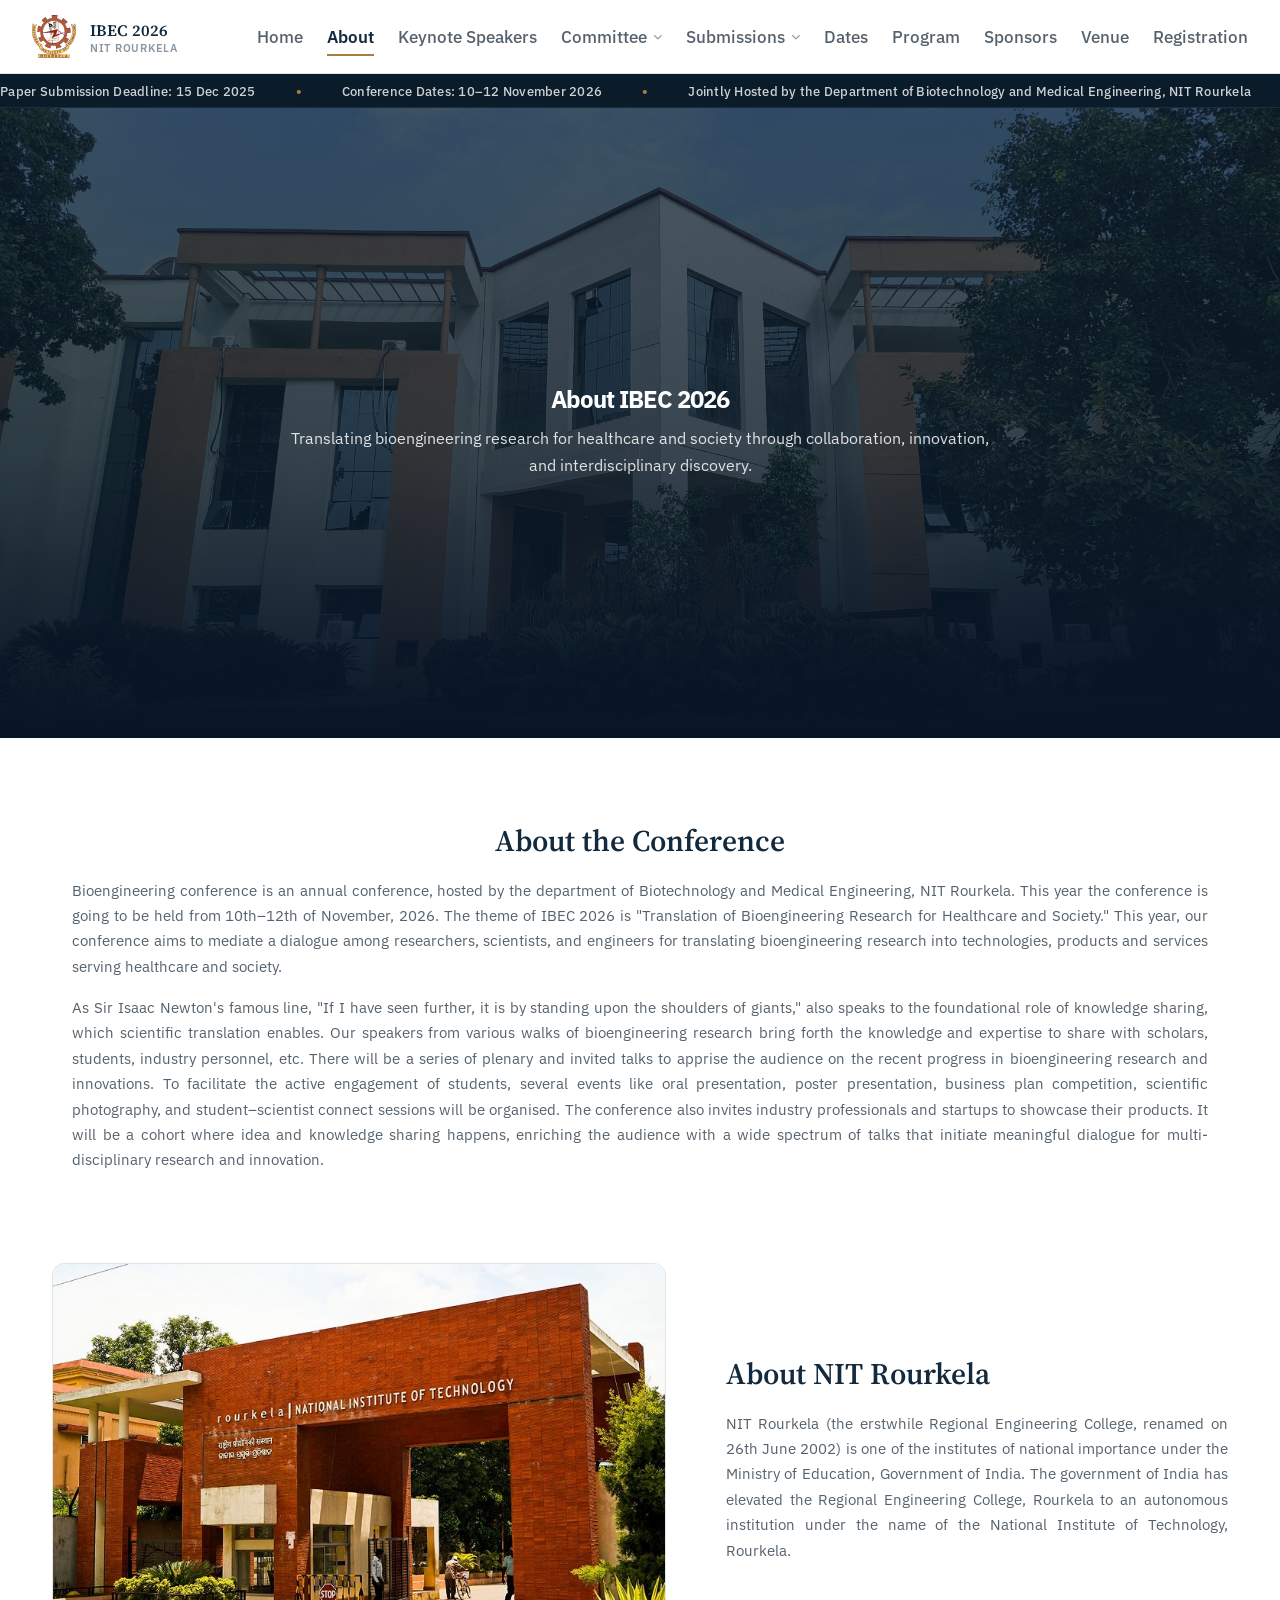
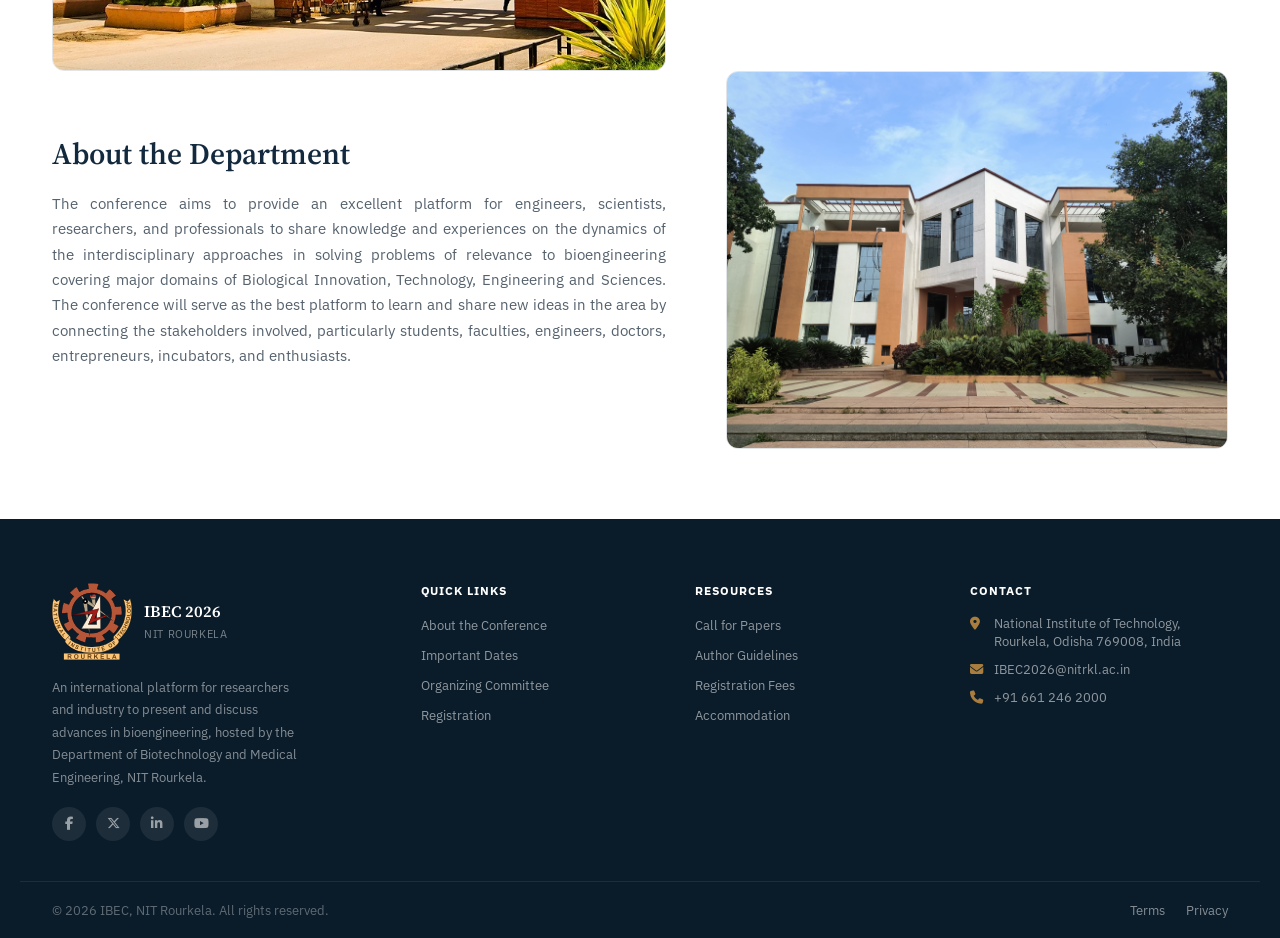
==== commit fe6699c8: "committee page updated pics" ====
--- a/about.html
+++ b/about.html
@@ -48,7 +48,7 @@
       <li><a href="./">Home</a></li>
       <li><a href="about.html" class="active">About</a></li>
       <li><a href="keynotes.html">Keynote Speakers</a></li>
-      <li class="hasDropdown"><a href="comittee.html">Committee <i class="fa-solid fa-chevron-down"></i></a><ul class="dropdownMenu"><li><a href="comittee.html">Organizing Committee</a></li><li><a href="comittee.html#advisory">Advisory Committee</a></li><li><a href="comittee.html#international">International Committee</a></li></ul></li>
+      <li class="hasDropdown"><a href="#">Committee <i class="fa-solid fa-chevron-down"></i></a><ul class="dropdownMenu"><li><a href="comittee.html">Organizing Committee</a></li><li><a href="comittee.html#advisory">Advisory Committee</a></li><li><a href="comittee.html#international">International Committee</a></li></ul></li>
       <li class="hasDropdown"><a href="#">Submissions <i class="fa-solid fa-chevron-down"></i></a><ul class="dropdownMenu"><li><a href="topicsandtracks.html">Call for Papers</a></li><li><a href="registration.html#guidelines">Author Guidelines</a></li><li><a href="assets/downloads/papertemplate.pdf">Paper Templates</a></li><li><a href="registration.html">Submission Portal</a></li></ul></li>
       <li><a href="important_dates.html">Dates</a></li>
       <li><a href="program.html">Program</a></li>
@@ -168,7 +168,7 @@
 
     <div class="footerCol">
       <div class="footerBrand">
-        <span class="brand-emblem">IC</span>
+        <img src="assets/logos/Logo.svg" alt="NIT Rourkela Logo" style="width: 80px;">
         <div><b>IBEC 2026</b><span>NIT Rourkela</span></div>
       </div>
       <p>An international platform for researchers and industry to present and discuss advances in bioengineering, hosted by the Department of Biotechnology and Medical Engineering, NIT Rourkela.</p>
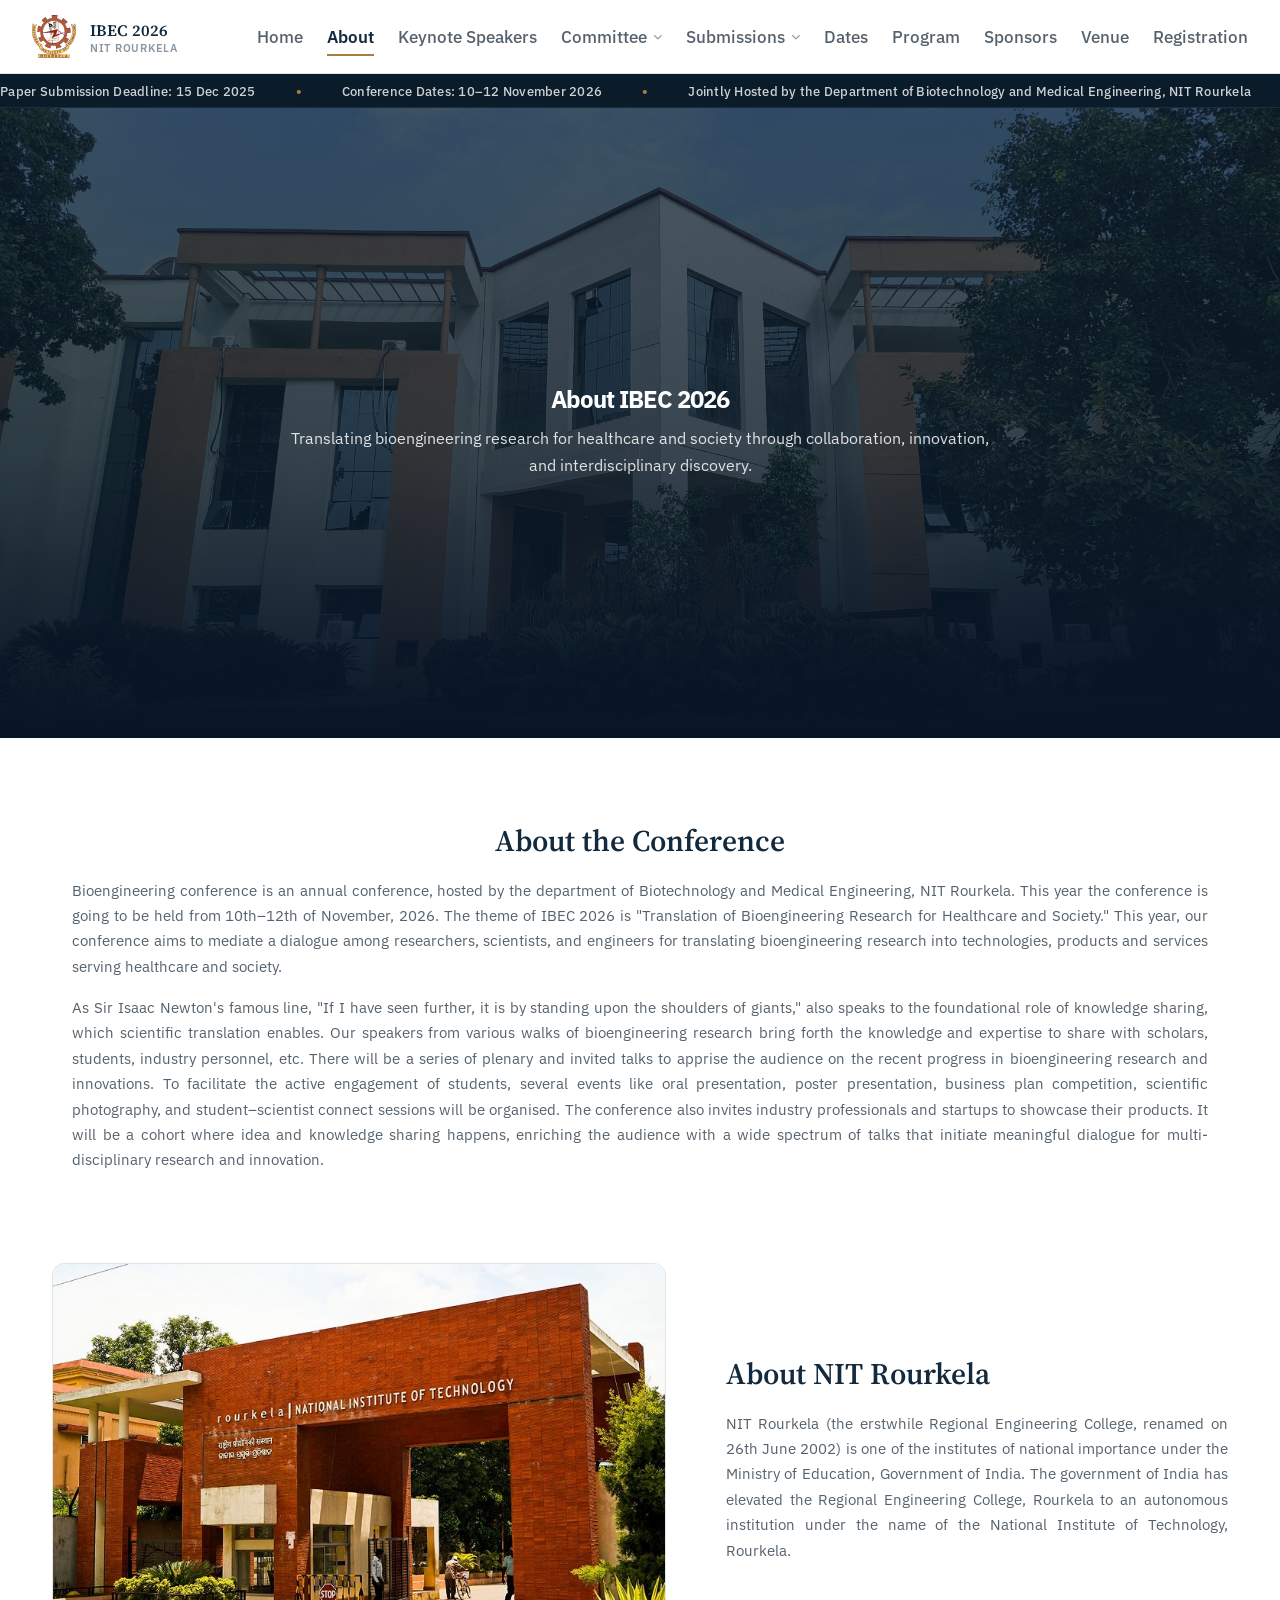
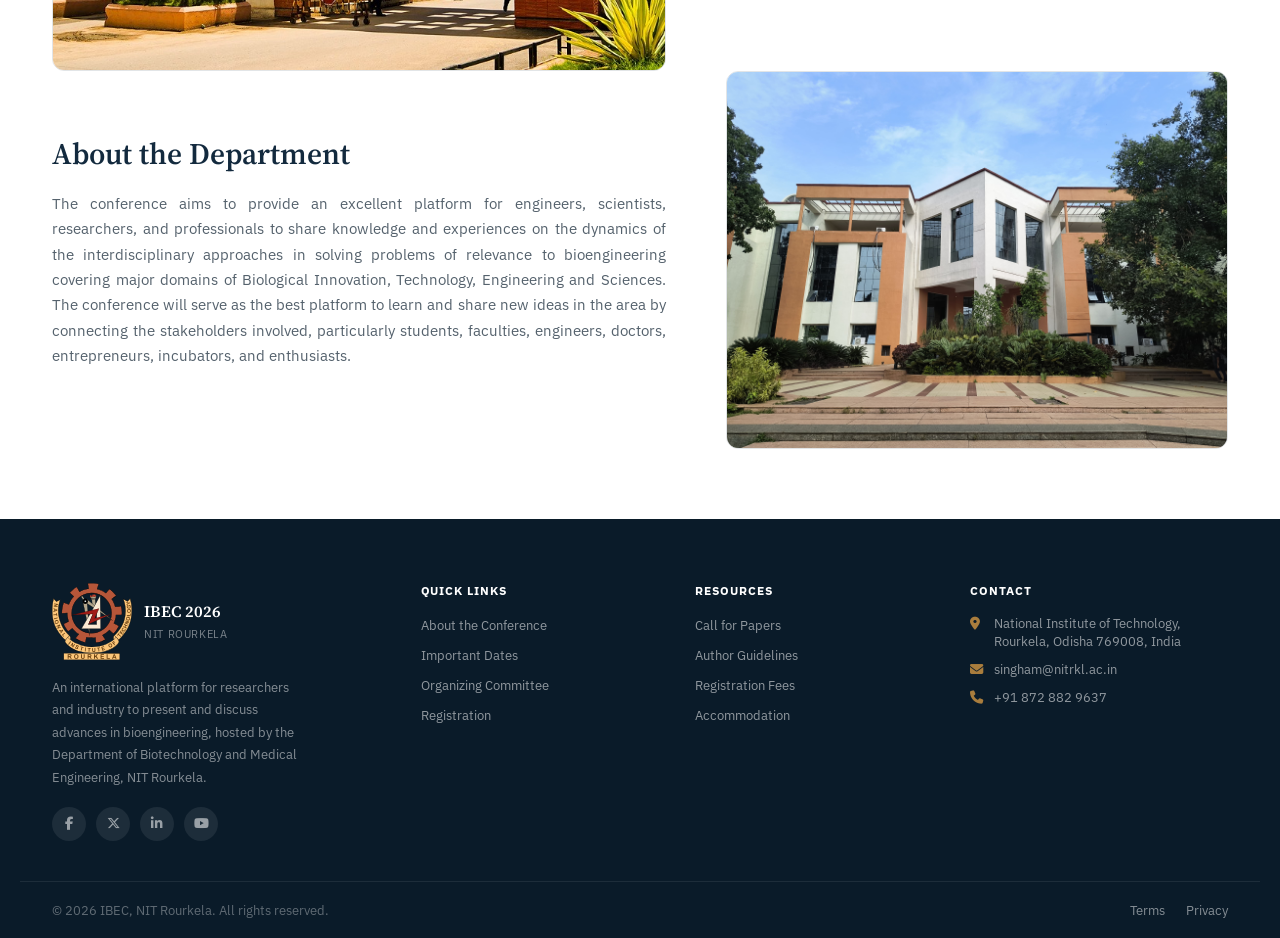
==== commit 09d680ec: "Added authors guidlines page]" ====
--- a/about.html
+++ b/about.html
@@ -49,7 +49,7 @@
       <li><a href="about.html" class="active">About</a></li>
       <li><a href="keynotes.html">Keynote Speakers</a></li>
       <li class="hasDropdown"><a href="#">Committee <i class="fa-solid fa-chevron-down"></i></a><ul class="dropdownMenu"><li><a href="comittee.html">Organizing Committee</a></li><li><a href="comittee.html#advisory">Advisory Committee</a></li><li><a href="comittee.html#international">International Committee</a></li></ul></li>
-      <li class="hasDropdown"><a href="#">Submissions <i class="fa-solid fa-chevron-down"></i></a><ul class="dropdownMenu"><li><a href="topicsandtracks.html">Call for Papers</a></li><li><a href="registration.html#guidelines">Author Guidelines</a></li><li><a href="assets/downloads/papertemplate.pdf">Paper Templates</a></li><li><a href="registration.html">Submission Portal</a></li></ul></li>
+      <li class="hasDropdown"><a href="#">Submissions <i class="fa-solid fa-chevron-down"></i></a><ul class="dropdownMenu"><li><a href="topicsandtracks.html">Call for Papers</a></li><li><a href="author_guidlines.html">Author Guidelines</a></li><li><a href="assets/downloads/papertemplate.pdf">Paper Templates</a></li><li><a href="registration.html">Submission Portal</a></li></ul></li>
       <li><a href="important_dates.html">Dates</a></li>
       <li><a href="program.html">Program</a></li>
       <li><a href="./#sponsors">Sponsors</a></li>
@@ -81,7 +81,7 @@
       <li><a href="about.html">About</a></li>
       <li><a href="keynotes.html">Keynote Speakers</a></li>
       <li class="hasSubmenu"><button class="mobileSubToggle">Committee <i class="fa-solid fa-chevron-down"></i></button><ul class="mobileSubmenu"><li><a href="comittee.html">Organizing Committee</a></li><li><a href="comittee.html#advisory">Advisory Committee</a></li><li><a href="comittee.html#international">International Committee</a></li></ul></li>
-      <li class="hasSubmenu"><button class="mobileSubToggle">Submissions <i class="fa-solid fa-chevron-down"></i></button><ul class="mobileSubmenu"><li><a href="topicsandtracks.html">Call for Papers</a></li><li><a href="registration.html#guidelines">Author Guidelines</a></li><li><a href="assets/downloads/papertemplate.pdf">Paper Templates</a></li><li><a href="registration.html">Submission Portal</a></li></ul></li>
+      <li class="hasSubmenu"><button class="mobileSubToggle">Submissions <i class="fa-solid fa-chevron-down"></i></button><ul class="mobileSubmenu"><li><a href="topicsandtracks.html">Call for Papers</a></li><li><a href="author_guidlines.html">Author Guidelines</a></li><li><a href="assets/downloads/papertemplate.pdf">Paper Templates</a></li><li><a href="registration.html">Submission Portal</a></li></ul></li>
       <li><a href="important_dates.html">Dates</a></li>
       <li><a href="program.html">Program</a></li>
       <li><a href="./#sponsors">Sponsors</a></li>
@@ -194,7 +194,7 @@
       <h4>Resources</h4>
       <ul>
         <li><a href="topicsandtracks.html">Call for Papers</a></li>
-        <li><a href="registration.html#guidelines">Author Guidelines</a></li>
+        <li><a href="author_guidlines.html">Author Guidelines</a></li>
         <li><a href="registration.html">Registration Fees</a></li>
         <li><a href="accomodation.html">Accommodation</a></li>
       </ul>
@@ -204,8 +204,8 @@
       <h4>Contact</h4>
       <ul class="footerContact">
         <li><i class="fa-solid fa-location-dot"></i> National Institute of Technology, Rourkela, Odisha 769008, India</li>
-        <li><i class="fa-solid fa-envelope"></i> IBEC2026@nitrkl.ac.in</li>
-        <li><i class="fa-solid fa-phone"></i> +91 661 246 2000</li>
+        <li><i class="fa-solid fa-envelope"></i> singham@nitrkl.ac.in</li>
+        <li><i class="fa-solid fa-phone"></i> +91 872 882 9637</li>
       </ul>
     </div>
 
--- a/style.css
+++ b/style.css
@@ -1178,4 +1178,122 @@
     .sectionHead h2 { font-size: 23px; }
     table.feeTable th, table.feeTable td { padding: 12px 14px; font-size: 12.8px; }
     .pay-details { padding: 26px 22px; }
+  }
+
+  
+
+  /* ============================================================
+     GUIDELINES — numbered ledger list, not an icon checklist
+     ============================================================ */
+  .guidelinesSection { padding: 64px 0 20px; }
+  .guidelinesIntro { font-size: 16.3px; color: var(--ink-soft); line-height: 1.75;  margin-bottom: 40px; }
+  .guidelinesIntro b { color: var(--navy); font-weight: 600; }
+
+  .guideList { border-top: 1px solid var(--line); }
+  .guideRow {
+    display: grid; grid-template-columns: 44px 1fr; gap: 20px;
+    padding: 22px 0; border-bottom: 1px solid var(--line-soft);
+    font-size: 16.3px;
+  }
+  .guideRow .gnum {
+    font-family: var(--font-display); font-style: italic; font-weight: 500;
+    font-size: 15px; color: var(--bronze-deep); padding-top: 1px;
+  }
+  .guideRow p { font-size: 16.8px; line-height: 1.7; color: var(--ink-soft); }
+  .guideRow p b { color: var(--navy); font-weight: 600; }
+
+  /* ============================================================
+     SUBMISSION PORTAL — full-bleed navy band
+     ============================================================ */
+  .portalSection {
+    background: var(--navy-deep);
+    background-image: radial-gradient(circle at 85% 15%, rgba(169,125,61,0.14), transparent 55%);
+    color: var(--mist);
+    padding: 64px 0;
+    margin: 70px 0 0;
+    text-align: center;
+  }
+  .portalSection .eyebrow { justify-content: center; color: var(--bronze); }
+  .portalSection h2 {
+    font-family: var(--font-display); font-weight: 600; font-size: 27px; color: #fff; margin-bottom: 10px;
+  }
+  .portalSection p.desc { font-size: 14px; color: rgba(245,247,248,0.68); max-width: 480px; margin: 0 auto 28px; }
+  .portalBtn {
+    display: inline-flex; align-items: center; gap: 10px;
+    background: var(--bronze); color: var(--navy-deep);
+    font-weight: 700; font-size: 13.5px; letter-spacing: 0.02em;
+    padding: 14px 30px; border-radius: 7px;
+    transition: background .2s ease, transform .2s ease;
+  }
+  .portalBtn:hover { background: #BC8E4E; transform: translateY(-2px); }
+
+  .portalAck {
+    max-width: 560px; margin: 40px auto 0;
+    padding-top: 24px; border-top: 1px solid rgba(245,247,248,0.12);
+  }
+  .portalAck .ackLabel {
+    font-size: 10.5px; font-weight: 700; letter-spacing: 0.1em; text-transform: uppercase;
+    color: var(--bronze); margin-bottom: 8px;
+  }
+  .portalAck p {
+    font-family: var(--font-display); font-style: italic; font-weight: 400;
+    font-size: 13px; line-height: 1.7; color: rgba(245,247,248,0.55);
+  }
+
+  /* ============================================================
+     PROCEEDINGS — echoes the instructionCard already on your
+     homepage, so this reads as the same component, not a new one
+     ============================================================ */
+  .proceedingsSection { padding: 70px 0;
+  font-size: 16.5px; }
+  .instructionCard {
+    max-width: 700px; margin: 0 auto;
+    background: var(--mist);
+    border-radius: 8px;
+    padding: 30px 34px;
+  }
+  .instructionCard h3 {
+    font-family: var(--font-display); font-weight: 600; font-size: 18px; color: var(--navy); margin-bottom: 10px;
+  }
+  .instructionCard p { font-size: 16.8px; line-height: 1.75; color: var(--ink-soft); }
+  .instructionCard p b { color: var(--teal-deep); font-weight: 600; }
+
+  /* ============================================================
+     TEMPLATES — ledger card, same family as the fee tables
+     ============================================================ */
+  .templatesSection { padding: 10px 0 90px; }
+  .templateCard {
+    background: var(--paper); border: 1px solid var(--line); border-radius: var(--radius); overflow: hidden;
+  }
+  .templateRow {
+    display: flex; align-items: center; justify-content: space-between; gap: 16px;
+    padding: 20px 26px; border-bottom: 1px solid var(--line-soft);
+  }
+  .templateRow:last-child { border-bottom: none; }
+  .templateRow .tinfo { display: flex; align-items: center; gap: 16px; }
+  .templateRow .ticon {
+    width: 38px; height: 38px; border-radius: 8px;
+    background: var(--mist); color: var(--teal-deep);
+    display: flex; align-items: center; justify-content: center; font-size: 15px; flex-shrink: 0;
+  }
+  .templateRow .tname { font-weight: 600; color: var(--navy); font-size: 14.5px; margin-bottom: 2px; }
+  .templateRow .tformat { font-size: 12px; color: var(--ink-faint); }
+  .templateLink {
+    display: inline-flex; align-items: center; gap: 7px;
+    font-size: 12.5px; font-weight: 600; color: var(--teal-deep);
+    border: 1.3px solid var(--teal-deep);
+    padding: 8px 16px; border-radius: 7px; flex-shrink: 0;
+    transition: background .2s ease, color .2s ease;
+  }
+  .templateLink:hover { background: var(--teal-deep); color: #fff; }
+  .templateLink i { font-size: 10px; }
+
+  /* ============ RESPONSIVE ============ */
+  @media (max-width: 620px) {
+    .wrap { padding: 0 20px; }
+    .guideRow { grid-template-columns: 30px 1fr; gap: 14px; padding: 18px 0; }
+    .portalSection { padding: 48px 0; }
+    .instructionCard { padding: 26px 22px; }
+    .templateRow { flex-direction: column; align-items: flex-start; gap: 14px; }
+    .templateLink { width: 100%; justify-content: center; }
   }
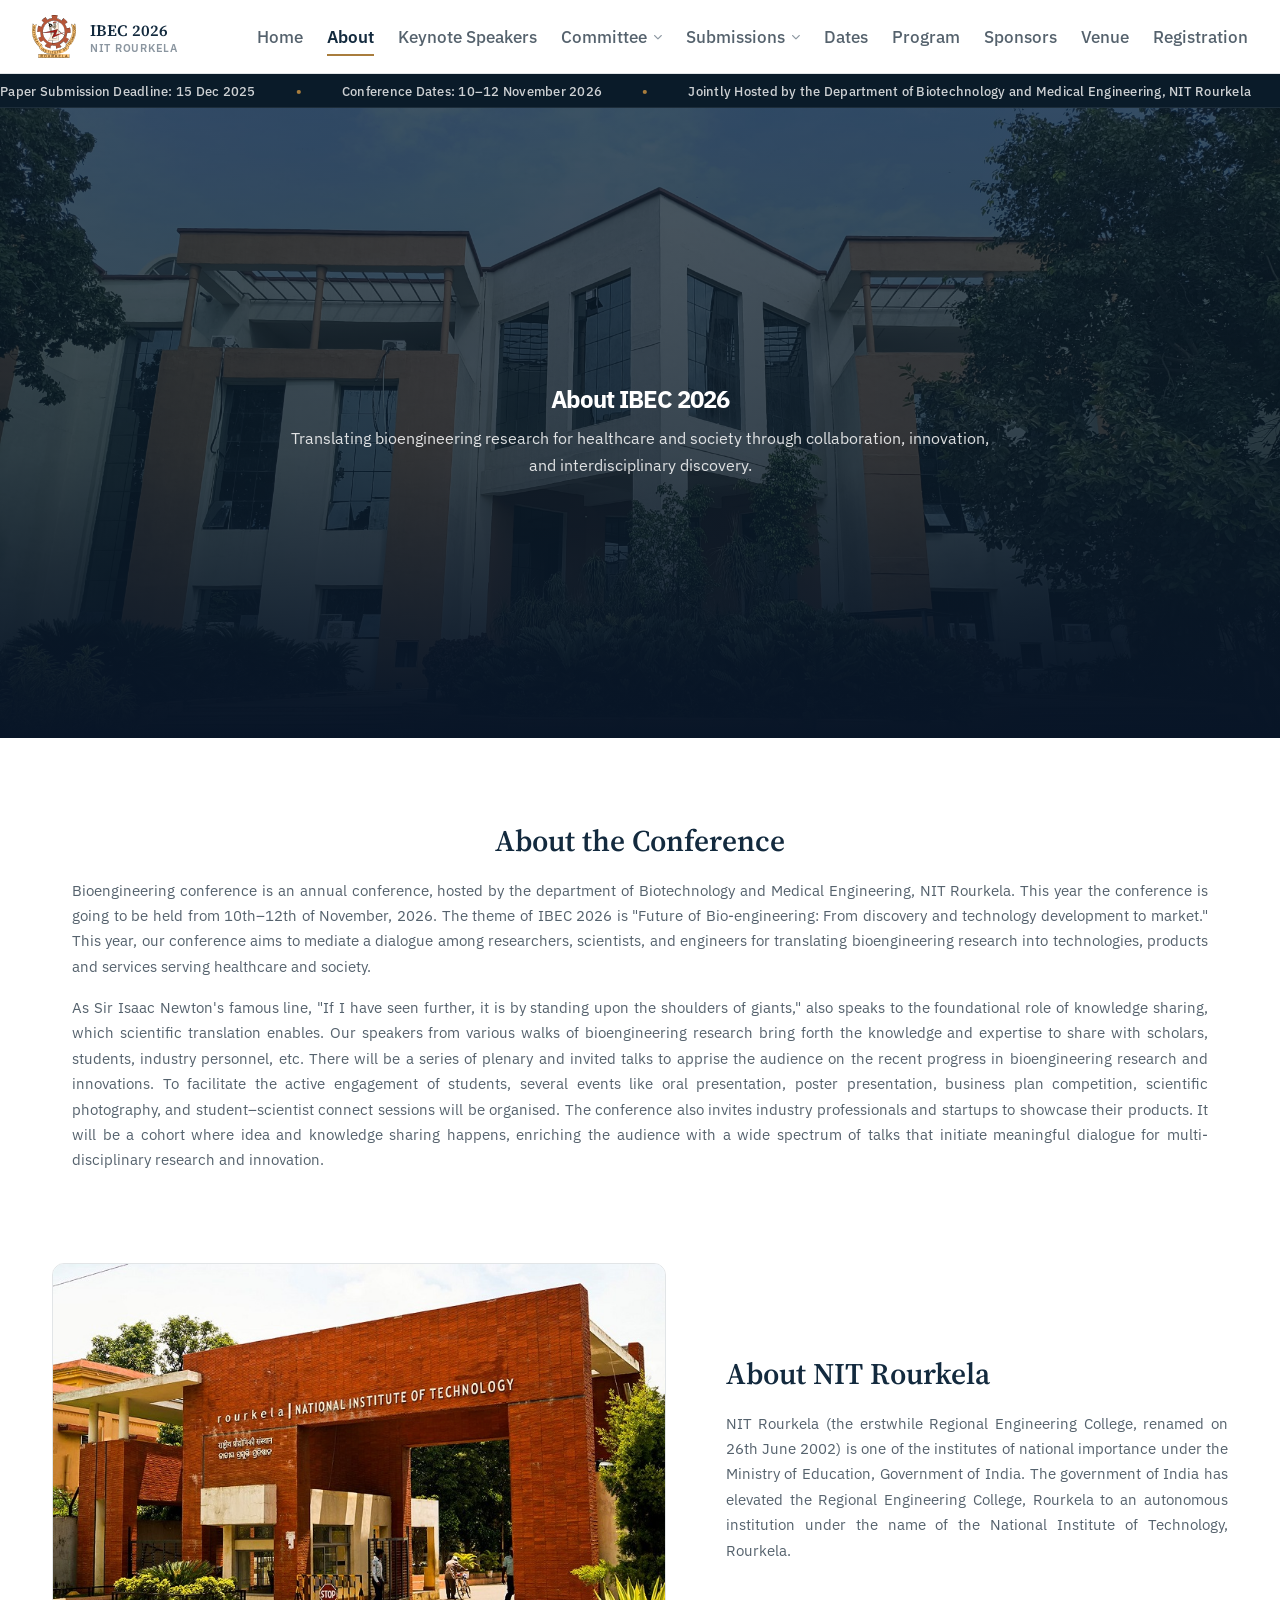
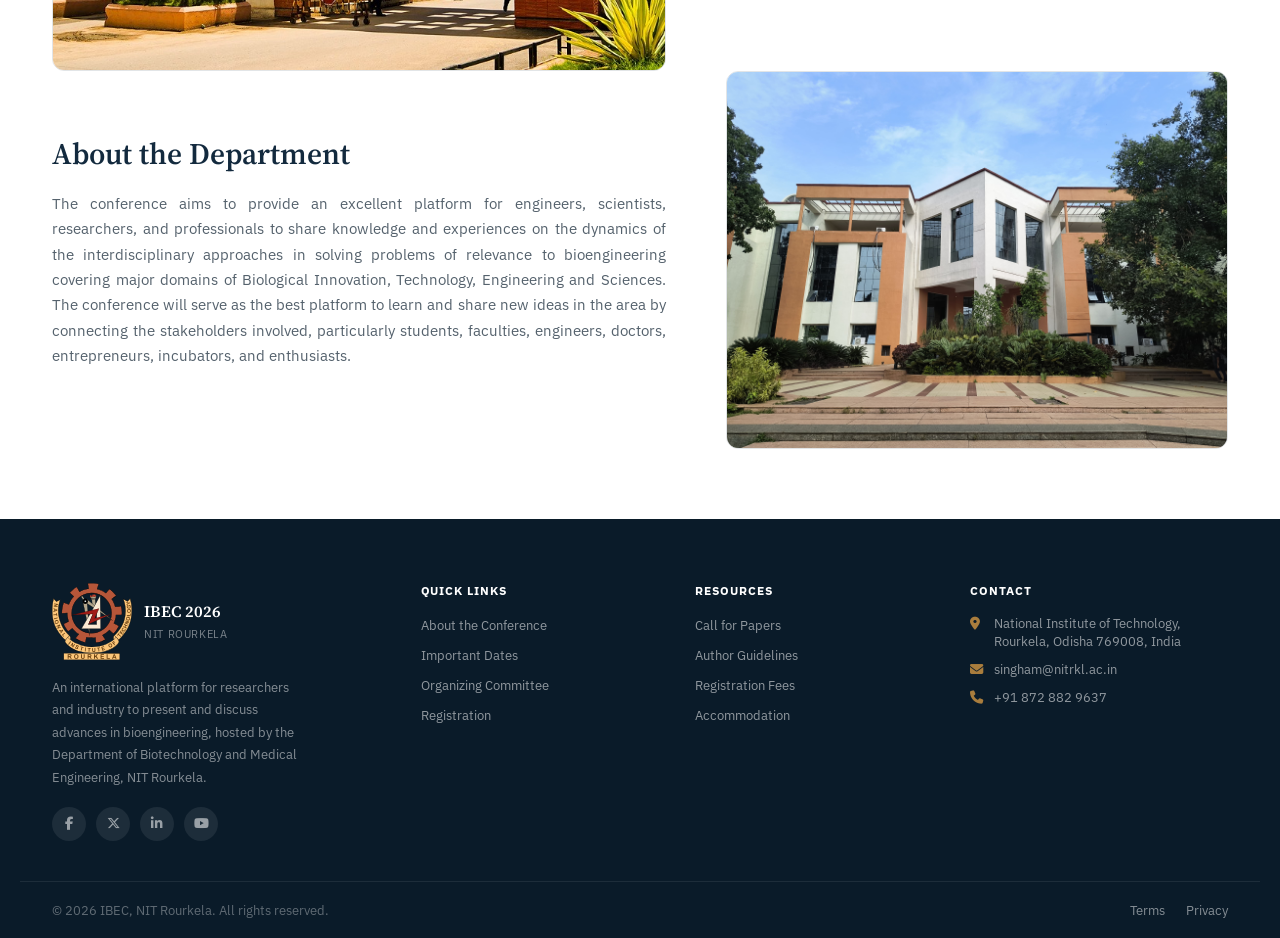
==== commit c7976e74: "hello" ====
--- a/about.html
+++ b/about.html
@@ -48,8 +48,22 @@
       <li><a href="./">Home</a></li>
       <li><a href="about.html" class="active">About</a></li>
       <li><a href="keynotes.html">Keynote Speakers</a></li>
-      <li class="hasDropdown"><a href="#">Committee <i class="fa-solid fa-chevron-down"></i></a><ul class="dropdownMenu"><li><a href="comittee.html">Organizing Committee</a></li><li><a href="comittee.html#advisory">Advisory Committee</a></li><li><a href="comittee.html#international">International Committee</a></li></ul></li>
-      <li class="hasDropdown"><a href="#">Submissions <i class="fa-solid fa-chevron-down"></i></a><ul class="dropdownMenu"><li><a href="topicsandtracks.html">Call for Papers</a></li><li><a href="author_guidlines.html">Author Guidelines</a></li><li><a href="assets/downloads/papertemplate.pdf">Paper Templates</a></li><li><a href="registration.html">Submission Portal</a></li></ul></li>
+      <li class="hasDropdown">
+        <a href="#">Committee <i class="fa-solid fa-chevron-down"></i></a>
+        <ul class="dropdownMenu">
+          <li><a href="comittee.html">Organizing Committee</a></li>
+          <li><a href="advisorycommittee.html">Advisory Committee</a></li>
+          <li><a href="internationalcommittee.html">International Committee</a></li>
+        </ul>
+      </li>
+      <li class="hasDropdown">
+        <a href="#">Submissions <i class="fa-solid fa-chevron-down"></i></a>
+        <ul class="dropdownMenu">
+          <li><a href="topicsandtracks.html">Call for Papers</a></li>
+          <li><a href="author_guidlines.html">Author Guidelines</a></li> 
+          <li><a href="registration.html">Submission Portal</a></li>
+        </ul>
+      </li>
       <li><a href="important_dates.html">Dates</a></li>
       <li><a href="program.html">Program</a></li>
       <li><a href="./#sponsors">Sponsors</a></li>
@@ -80,8 +94,22 @@
       <li><a href="./">Home</a></li>
       <li><a href="about.html">About</a></li>
       <li><a href="keynotes.html">Keynote Speakers</a></li>
-      <li class="hasSubmenu"><button class="mobileSubToggle">Committee <i class="fa-solid fa-chevron-down"></i></button><ul class="mobileSubmenu"><li><a href="comittee.html">Organizing Committee</a></li><li><a href="comittee.html#advisory">Advisory Committee</a></li><li><a href="comittee.html#international">International Committee</a></li></ul></li>
-      <li class="hasSubmenu"><button class="mobileSubToggle">Submissions <i class="fa-solid fa-chevron-down"></i></button><ul class="mobileSubmenu"><li><a href="topicsandtracks.html">Call for Papers</a></li><li><a href="author_guidlines.html">Author Guidelines</a></li><li><a href="assets/downloads/papertemplate.pdf">Paper Templates</a></li><li><a href="registration.html">Submission Portal</a></li></ul></li>
+      <li class="hasSubmenu">
+        <button class="mobileSubToggle">Committee <i class="fa-solid fa-chevron-down"></i></button>
+        <ul class="mobileSubmenu">
+          <li><a href="comittee.html">Organizing Committee</a></li>
+          <li><a href="advisorycommittee.html">Advisory Committee</a></li>
+          <li><a href="internationalcommittee.html">International Committee</a></li>
+        </ul>
+      </li>
+      <li class="hasSubmenu">
+        <button class="mobileSubToggle">Submissions <i class="fa-solid fa-chevron-down"></i></button>
+        <ul class="mobileSubmenu">
+          <li><a href="topicsandtracks.html">Call for Papers</a></li>
+          <li><a href="author_guidlines.html">Author Guidelines</a></li>
+          <li><a href="registration.html">Submission Portal</a></li>
+        </ul>
+      </li>
       <li><a href="important_dates.html">Dates</a></li>
       <li><a href="program.html">Program</a></li>
       <li><a href="./#sponsors">Sponsors</a></li>
@@ -113,8 +141,7 @@
       <h2 style="text-align: center;">About the Conference</h2>
         <p>Bioengineering conference is an annual conference, hosted by the department of
             Biotechnology and Medical Engineering, NIT Rourkela. This year the conference is going
-            to be held from 10th–12th of November, 2026. The theme of IBEC 2026 is "Translation
-            of Bioengineering Research for Healthcare and Society." This year, our conference
+            to be held from 10th–12th of November, 2026. The theme of IBEC 2026 is "Future of Bio-engineering: From discovery and technology development to market." This year, our conference
             aims to mediate a dialogue among researchers, scientists, and engineers for translating
             bioengineering research into technologies, products and services serving healthcare
             and society.</p>
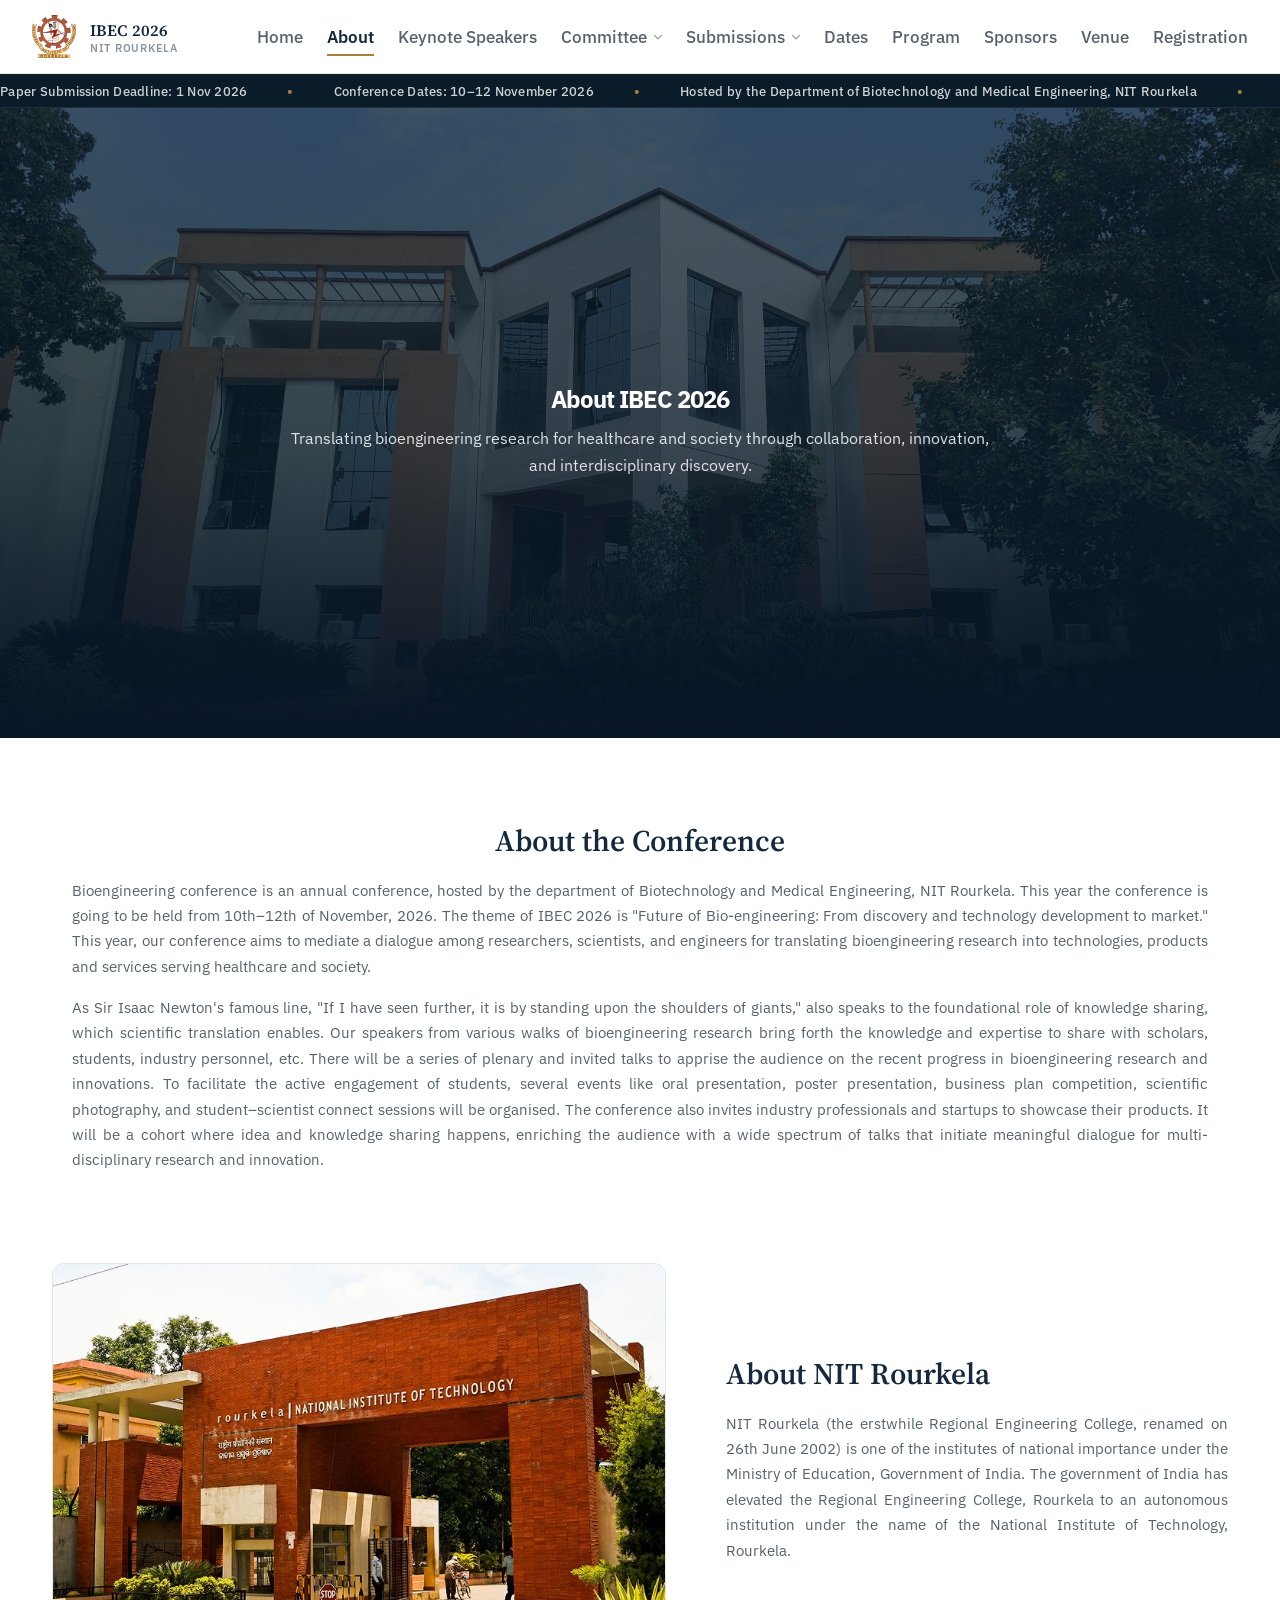
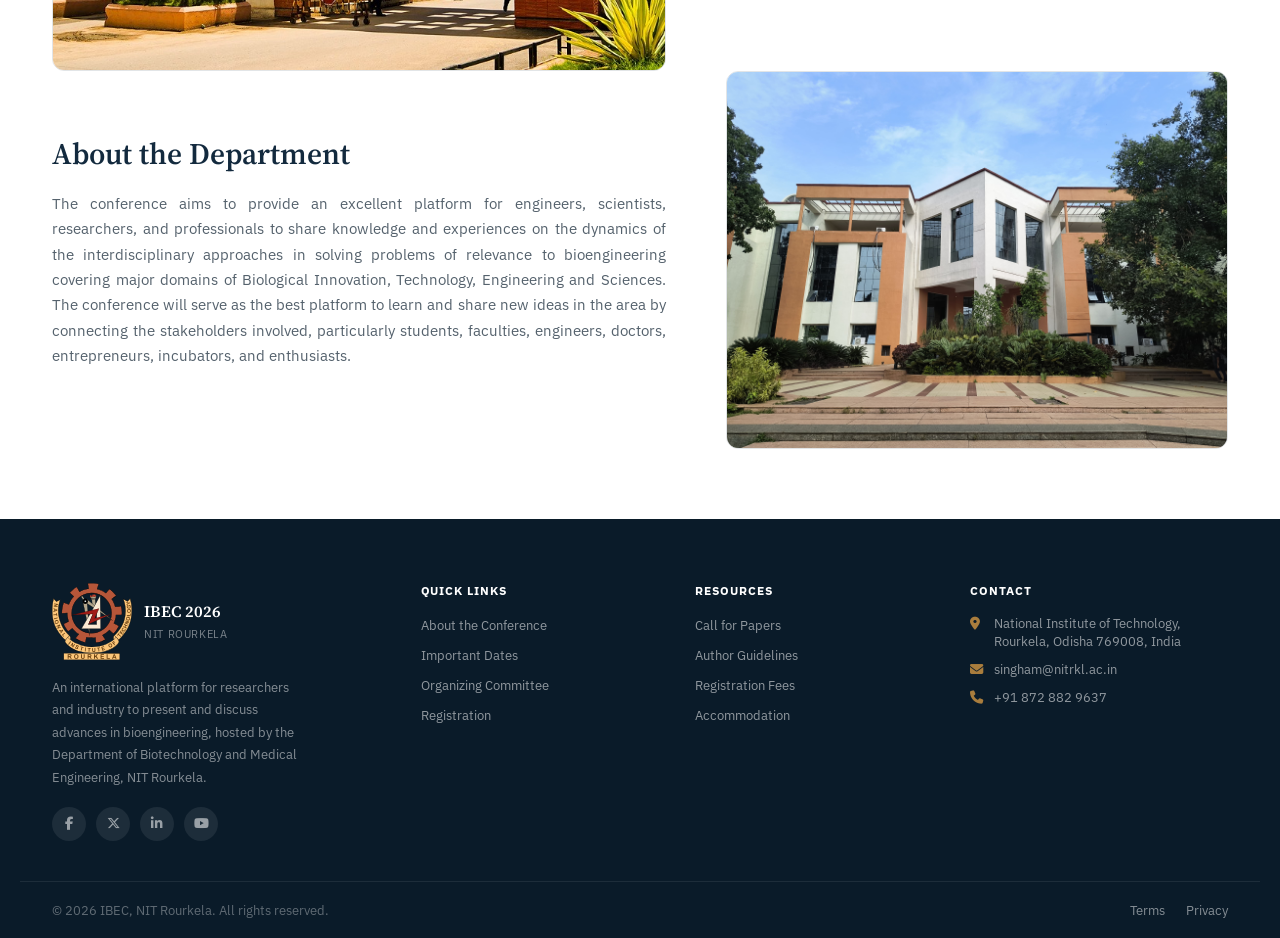
==== commit ae5d453b: "register and submission links" ====
--- a/about.html
+++ b/about.html
@@ -78,12 +78,14 @@
      ============================================================ -->
 <div class="announceBar">
   <div class="announceTrack">
-    <span>Paper Submission Deadline: 15 Dec 2025</span><span class="dot">•</span>
+    <span>Paper Submission Deadline: 1 Nov 2026</span><span class="dot">•</span>
     <span>Conference Dates: 10–12 November 2026</span><span class="dot">•</span>
-    <span>Jointly Hosted by the Department of Biotechnology and Medical Engineering, NIT Rourkela</span><span class="dot">•</span>
-    <span>Paper Submission Deadline: 15 Dec 2025</span><span class="dot">•</span>
+    <span> 
+Hosted by the Department of Biotechnology and Medical Engineering, NIT Rourkela</span><span class="dot">•</span>
+    <span>Paper Submission Deadline: 1 Nov 2026</span><span class="dot">•</span>
     <span>Conference Dates: 10–12 November 2026</span><span class="dot">•</span>
-    <span>Jointly Hosted by the Department of Biotechnology and Medical Engineering, NIT Rourkela</span><span class="dot">•</span>
+    <span> 
+Hosted by the Department of Biotechnology and Medical Engineering, NIT Rourkela</span><span class="dot">•</span>
   </div>
 </div>
 
--- a/style.css
+++ b/style.css
@@ -190,6 +190,16 @@
   }
   .heroInner .eyebrow { color: var(--bronze); justify-content: center; }
   .heroInner .eyebrow::before { background: var(--bronze); }
+  .theme_title{
+    color: var(--bronze);
+    font-weight: 500;
+    font-size: 17px;
+    line-height: 1.5;
+    max-width: 640px;
+    color: rgba(255,255,255,0.78);
+    margin-bottom: 22px;
+    letter-spacing: 0.01em;
+  }
   .heroInner h2 {
     font-family: var(--font-body);
     font-weight: 500;
@@ -213,6 +223,7 @@
     height: 18px;
     opacity: 0.85;
   }
+  
   .heroInner h1 em { font-style: normal; color: var(--bronze); }
   .heroInner .heroMeta {
     display: flex; align-items: center; justify-content: center; gap: 26px;
@@ -605,12 +616,26 @@
     transition: filter 0.2s ease, opacity 0.2s ease;
   }
   .sponsorCard:hover .sponsorLogo img { filter: grayscale(0%); opacity: 1; }
-  .sponsorCard b {
+  /* .sponsorCard b {
     font-family: var(--font-display);
     font-size: 14px;
     font-weight: 600;
     color: var(--navy);
     line-height: 1.35;
+  } */
+
+  .publishersCard{
+    background: var(--paper);
+    border: 1px solid var(--line);
+    border-radius: var(--radius);
+    padding: 28px 20px;
+    display: flex;
+    width: 300px;
+    flex-direction: column;
+    align-items: center;
+    gap: 16px;
+    text-align: center;
+    transition: transform 0.2s ease, box-shadow 0.2s ease, border-color 0.2s ease, background 0.2s ease;
   }
  
   @media (max-width: 900px) { .sponsorsGrid { grid-template-columns: repeat(3, 1fr); } }
@@ -797,6 +822,7 @@
     font-size: 13.8px; line-height: 1.75; color: var(--ink-soft);
     max-width: 640px;
     margin: 14px 0 12px;
+    text-align: justify;
   }
 
   .keynoteRow .focusLine {
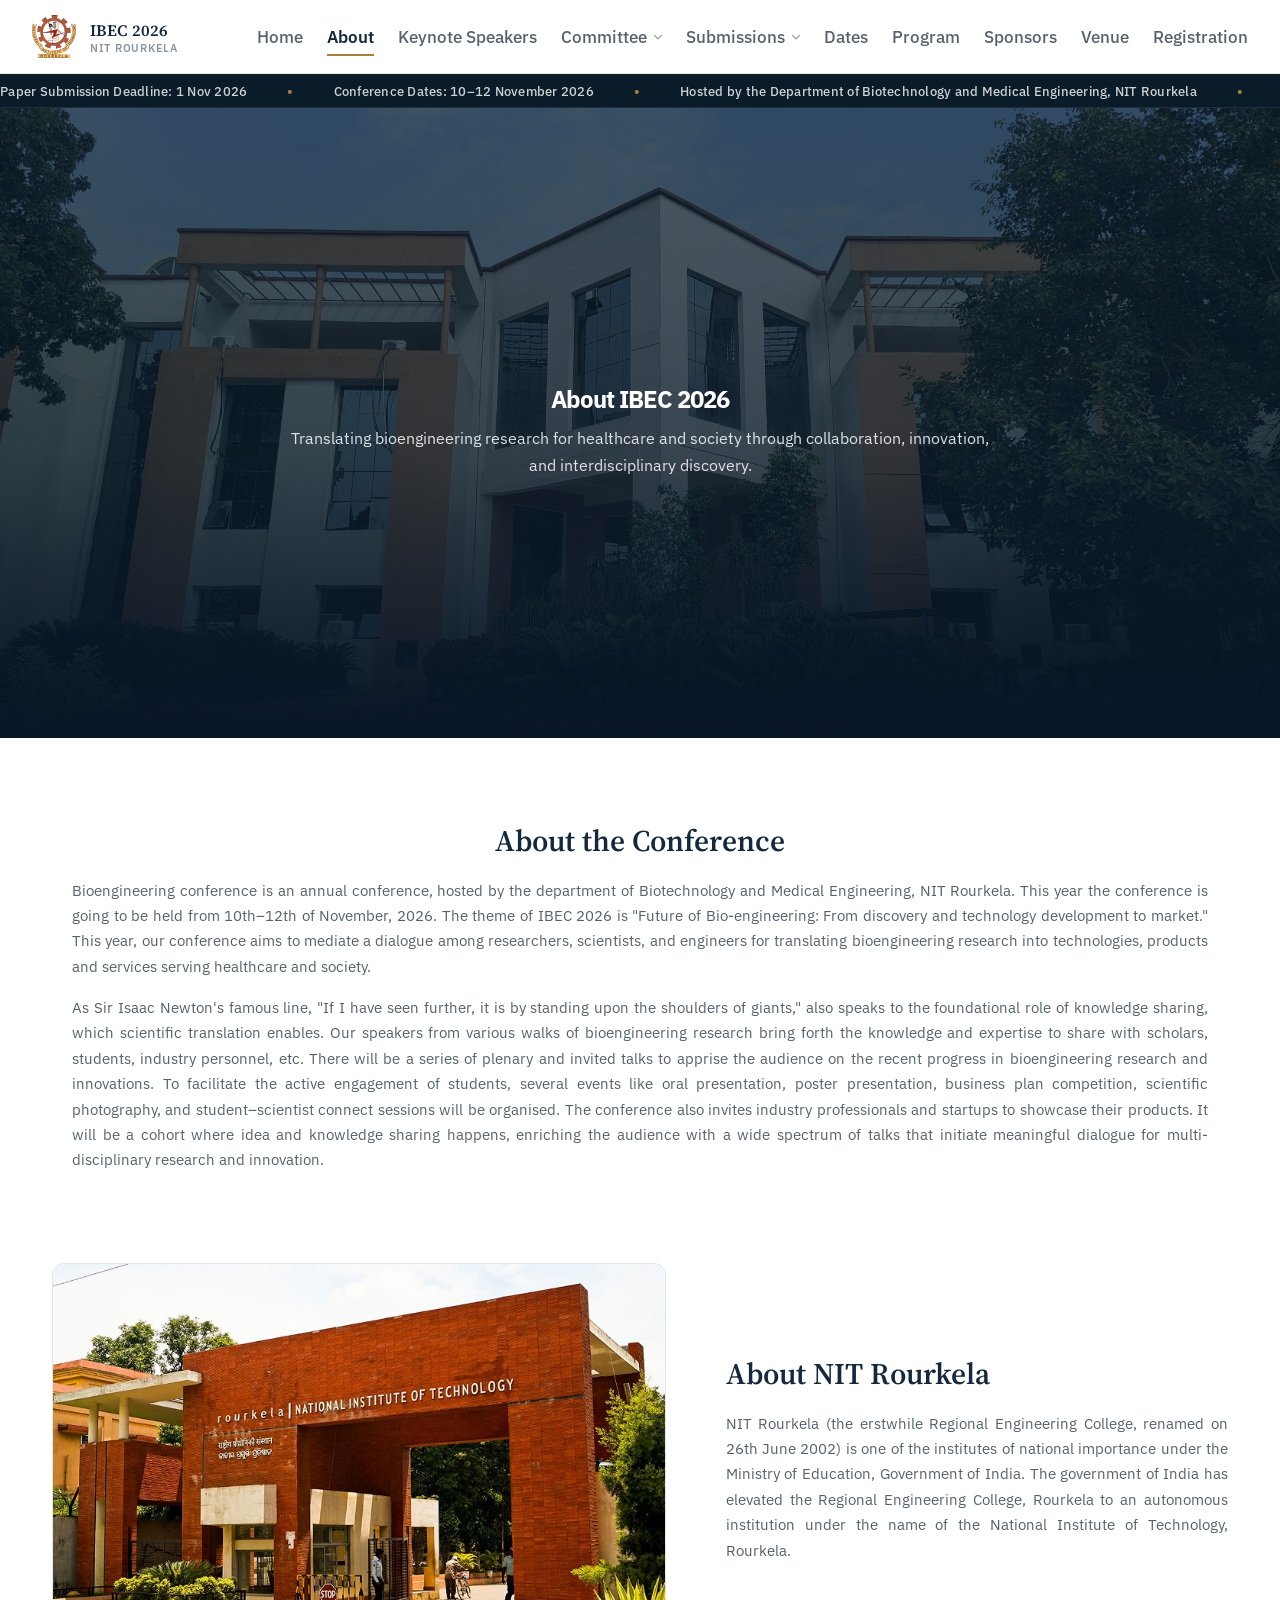
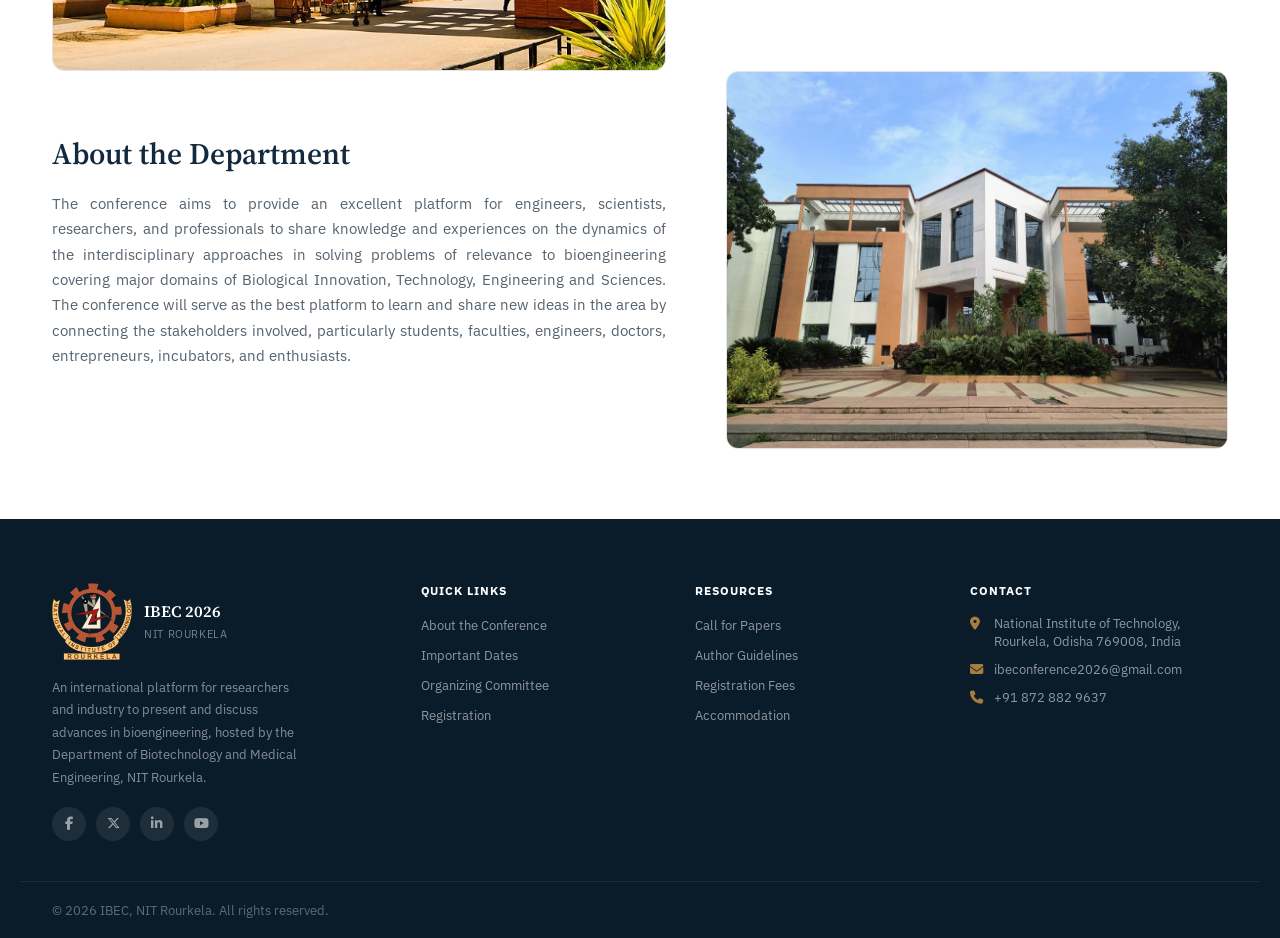
==== commit 7502387f: "17 august evening changes" ====
--- a/about.html
+++ b/about.html
@@ -233,7 +233,7 @@
       <h4>Contact</h4>
       <ul class="footerContact">
         <li><i class="fa-solid fa-location-dot"></i> National Institute of Technology, Rourkela, Odisha 769008, India</li>
-        <li><i class="fa-solid fa-envelope"></i> singham@nitrkl.ac.in</li>
+        <li><i class="fa-solid fa-envelope"></i> ibeconference2026@gmail.com</li>
         <li><i class="fa-solid fa-phone"></i> +91 872 882 9637</li>
       </ul>
     </div>
@@ -242,10 +242,7 @@
 
   <div class="footerBottom">
     <span>© 2026 IBEC, NIT Rourkela. All rights reserved.</span>
-    <div>
-      <a href="#">Terms</a>
-      <a href="#">Privacy</a>
-    </div>
+      
   </div>
 </footer>
 
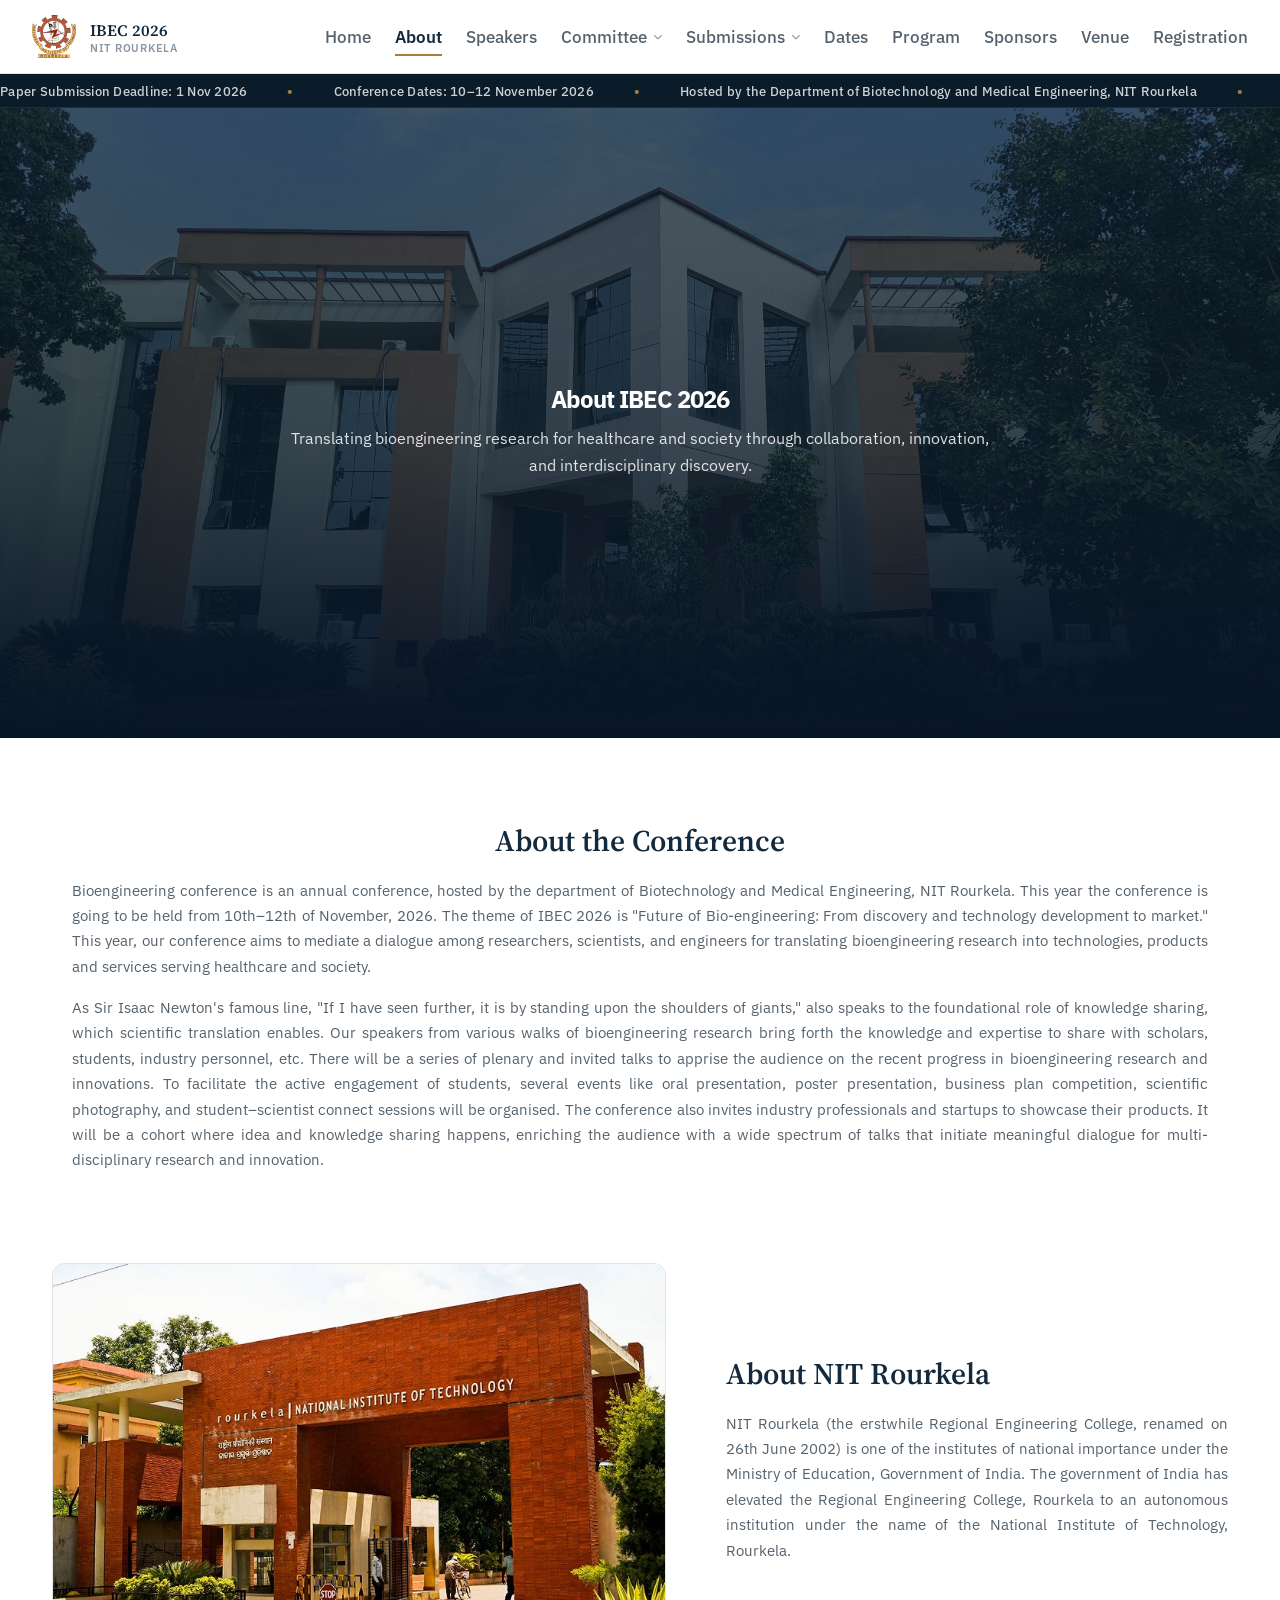
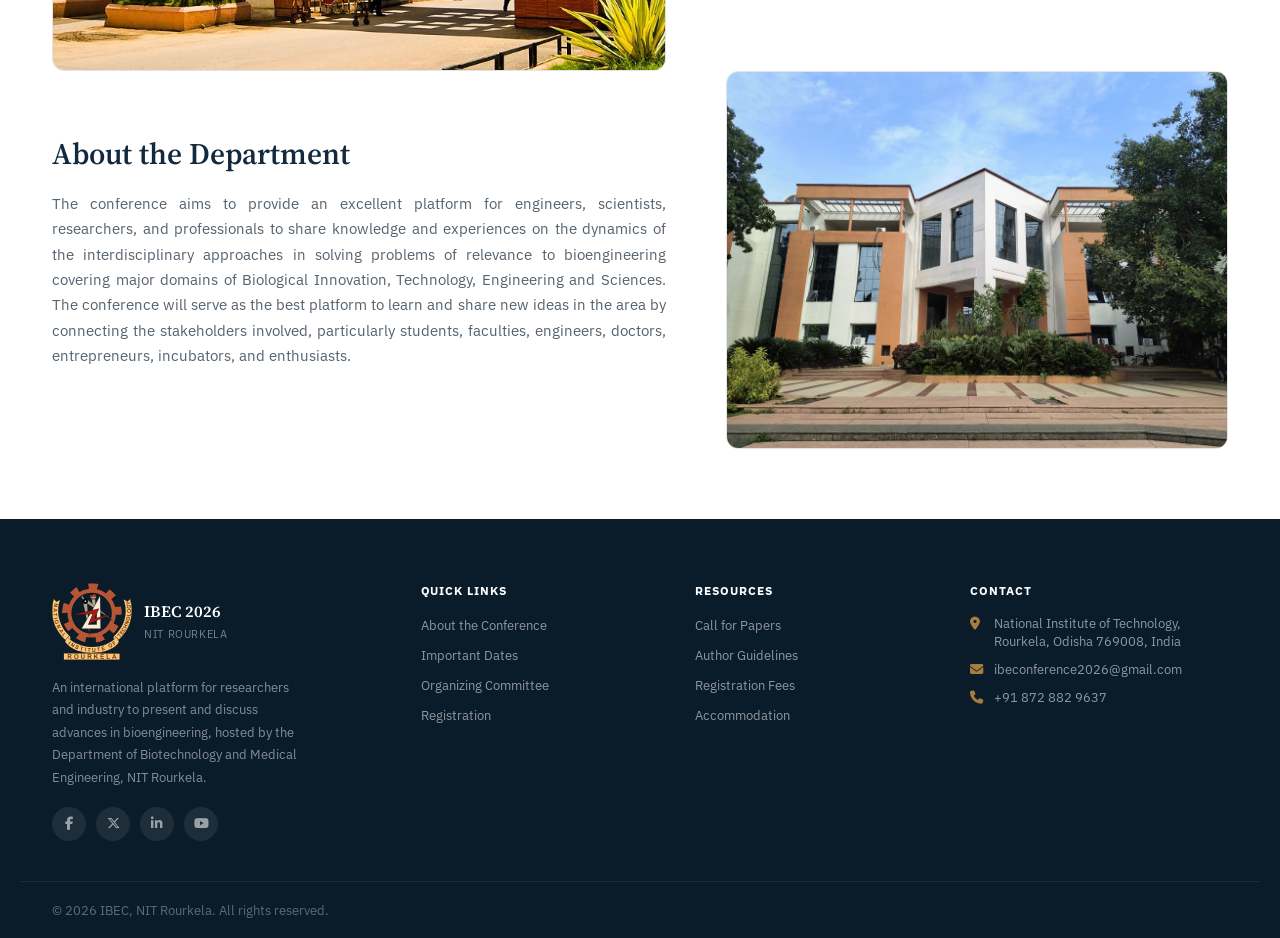
==== commit 6d627dc2: "19th august changes evening" ====
--- a/about.html
+++ b/about.html
@@ -47,13 +47,13 @@
     <ul class="primaryNav">
       <li><a href="./">Home</a></li>
       <li><a href="about.html" class="active">About</a></li>
-      <li><a href="keynotes.html">Keynote Speakers</a></li>
+      <li><a href="keynotes.html">Speakers</a></li>
       <li class="hasDropdown">
         <a href="#">Committee <i class="fa-solid fa-chevron-down"></i></a>
         <ul class="dropdownMenu">
           <li><a href="comittee.html">Organizing Committee</a></li>
-          <li><a href="advisorycommittee.html">Advisory Committee</a></li>
-          <li><a href="internationalcommittee.html">International Committee</a></li>
+          <li><a href="advisorycommittee.html">National Advisory Committee</a></li>
+          <li><a href="internationalcommittee.html">International Advisory Committee</a></li>
         </ul>
       </li>
       <li class="hasDropdown">
@@ -95,13 +95,13 @@
     <ul>
       <li><a href="./">Home</a></li>
       <li><a href="about.html">About</a></li>
-      <li><a href="keynotes.html">Keynote Speakers</a></li>
+      <li><a href="keynotes.html">Speakers</a></li>
       <li class="hasSubmenu">
         <button class="mobileSubToggle">Committee <i class="fa-solid fa-chevron-down"></i></button>
         <ul class="mobileSubmenu">
           <li><a href="comittee.html">Organizing Committee</a></li>
-          <li><a href="advisorycommittee.html">Advisory Committee</a></li>
-          <li><a href="internationalcommittee.html">International Committee</a></li>
+          <li><a href="advisorycommittee.html">National Advisory Committee</a></li>
+          <li><a href="internationalcommittee.html">International Advisory Committee</a></li>
         </ul>
       </li>
       <li class="hasSubmenu">
--- a/style.css
+++ b/style.css
@@ -1322,4 +1322,68 @@
     .instructionCard { padding: 26px 22px; }
     .templateRow { flex-direction: column; align-items: flex-start; gap: 14px; }
     .templateLink { width: 100%; justify-content: center; }
-  }+  }
+
+
+        /* =========================================================
+           ADVISORY LOADING BAR
+           ========================================================= */
+
+        .advisoryLoading {
+            width: 100%;
+            padding: 35px 0;
+            text-align: center;
+        }
+
+
+        .advisoryLoadingText {
+            font-size: 12px;
+            color: var(--ink-soft);
+            margin-bottom: 12px;
+        }
+
+
+        .advisoryLoadingBar {
+            width: 100%;
+            height: 4px;
+            background: var(--line-soft);
+            border-radius: 10px;
+            overflow: hidden;
+            position: relative;
+        }
+
+
+        .advisoryLoadingBar::before {
+            content: "";
+            position: absolute;
+            top: 0;
+            left: -35%;
+            width: 35%;
+            height: 100%;
+            background: var(--teal-deep);
+            border-radius: 10px;
+
+            animation:
+                advisoryLoading 1.2s
+                ease-in-out infinite;
+        }
+
+
+        @keyframes advisoryLoading {
+
+            0% {
+                left: -35%;
+            }
+
+            50% {
+                left: 50%;
+                width: 45%;
+            }
+
+            100% {
+                left: 100%;
+                width: 35%;
+            }
+
+        }
+
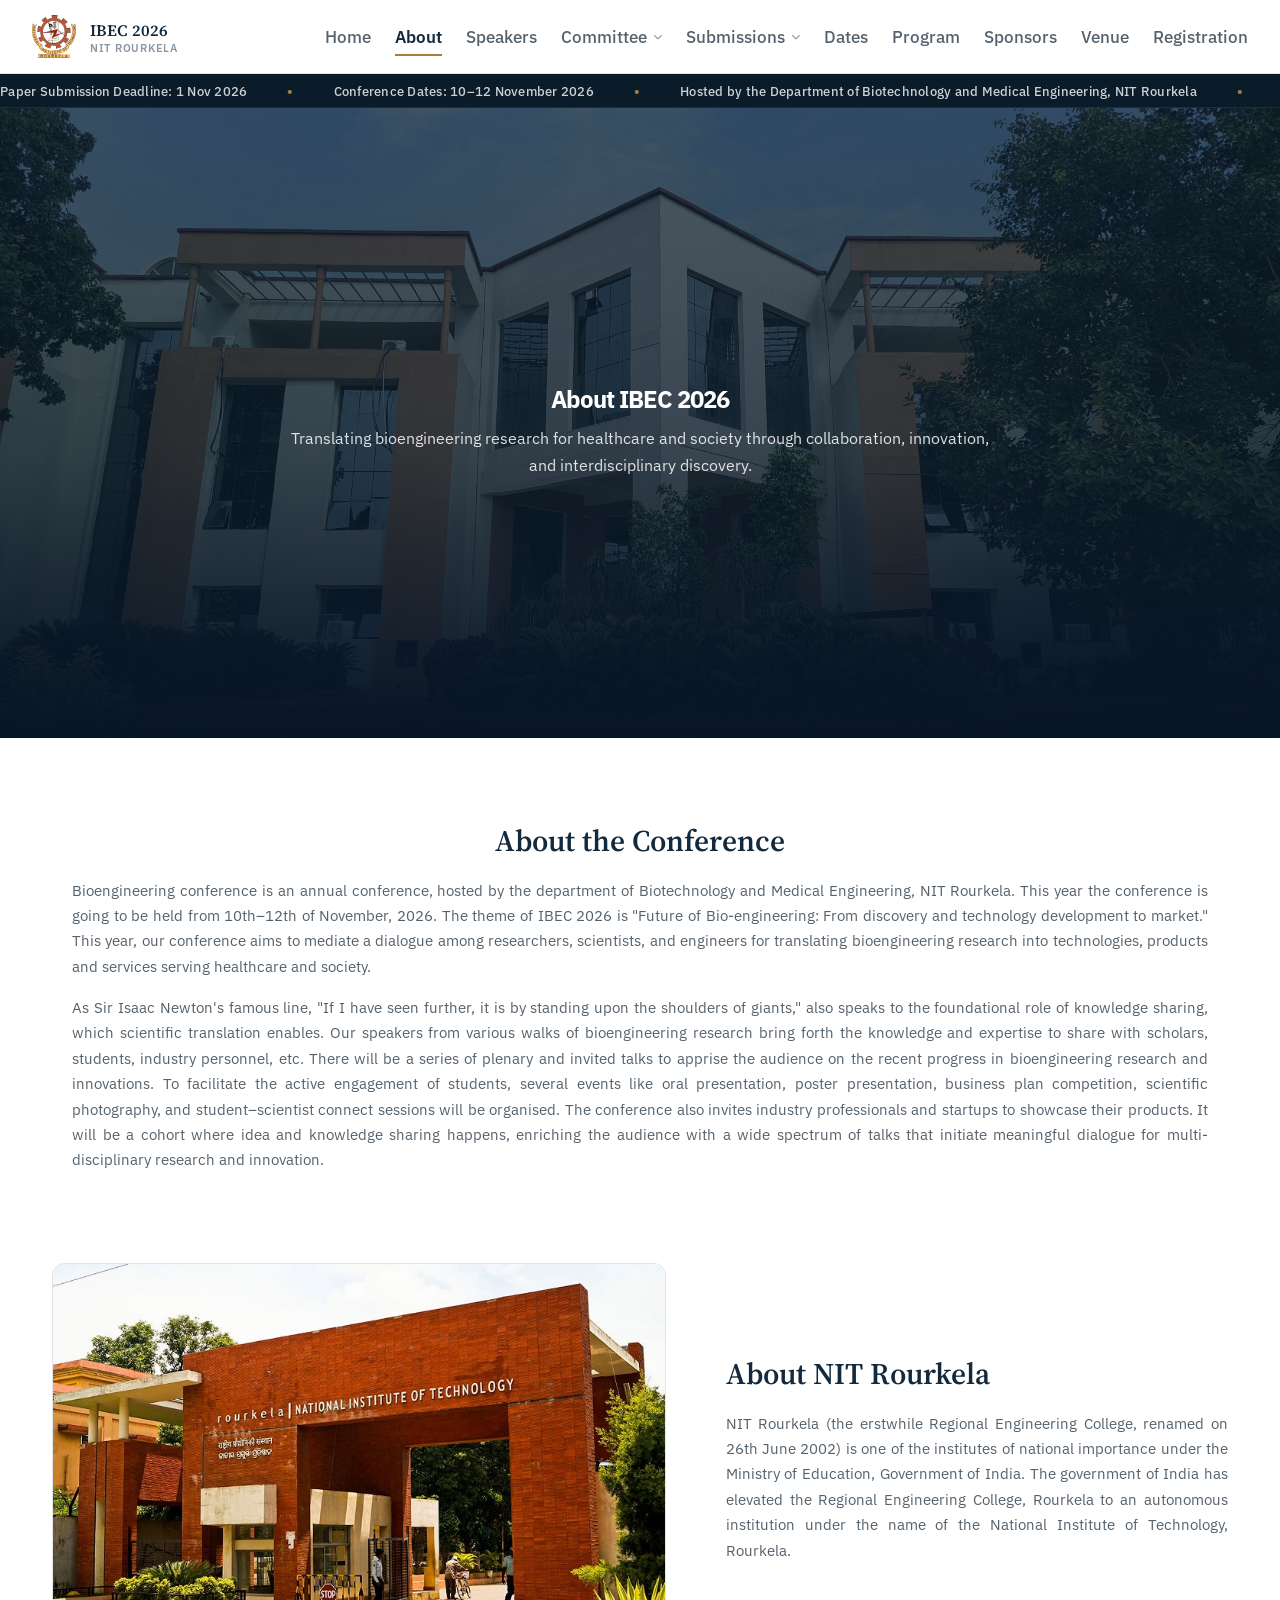
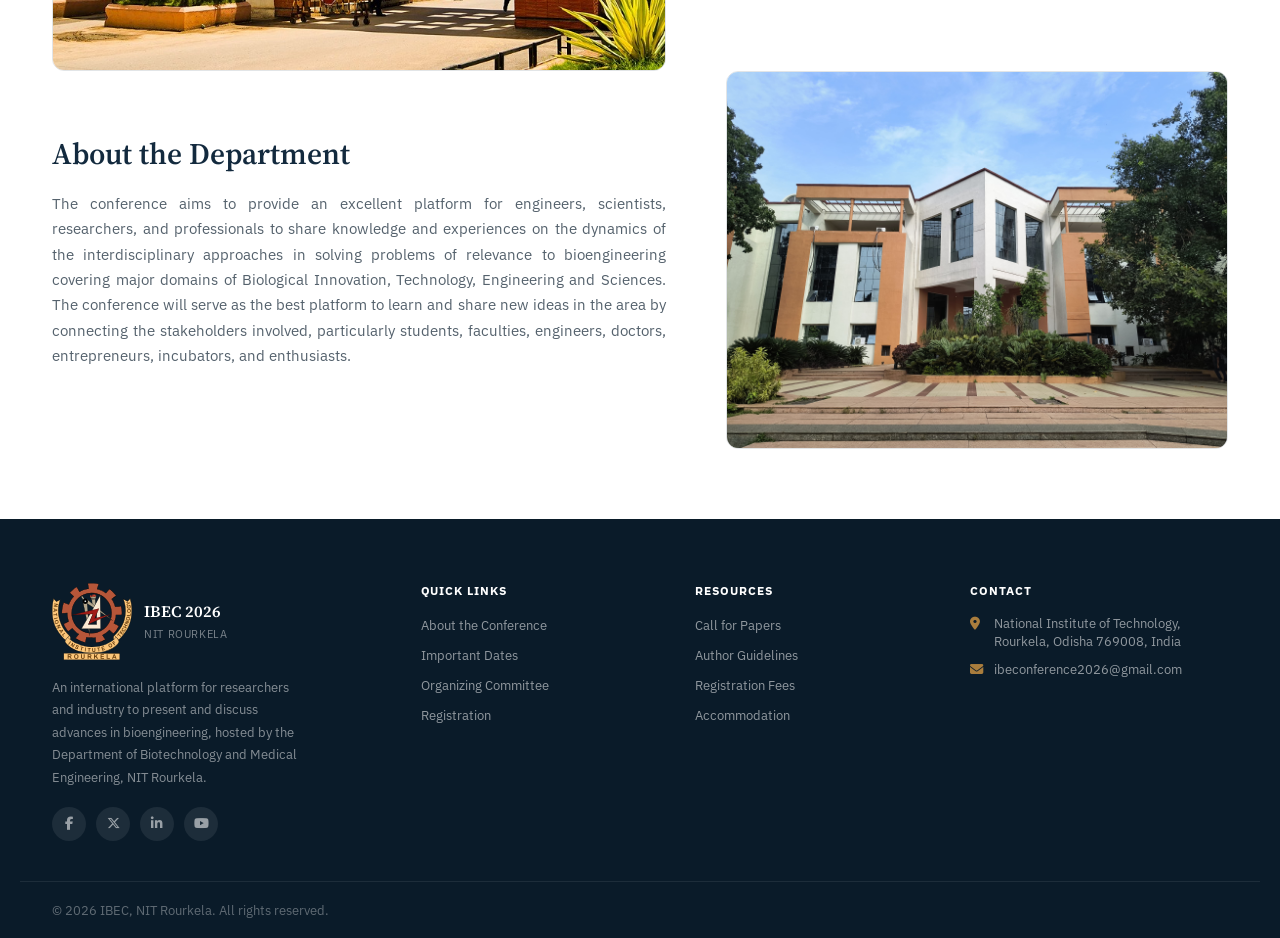
==== commit 93a29373: "minor changes" ====
--- a/about.html
+++ b/about.html
@@ -4,6 +4,7 @@
 <meta charset="UTF-8">
 <meta name="viewport" content="width=device-width, initial-scale=1.0">
 <title>IBEC 2026 — International Conference on Bioengineering | NIT Rourkela</title>
+<link rel="icon" type="image/png" href="assets/logos/Logo.svg">
 <link rel="stylesheet" href="https://cdnjs.cloudflare.com/ajax/libs/font-awesome/6.5.1/css/all.min.css">
 <link rel="preconnect" href="https://fonts.googleapis.com">
 <link rel="preconnect" href="https://fonts.gstatic.com" crossorigin>
@@ -234,7 +235,7 @@
       <ul class="footerContact">
         <li><i class="fa-solid fa-location-dot"></i> National Institute of Technology, Rourkela, Odisha 769008, India</li>
         <li><i class="fa-solid fa-envelope"></i> ibeconference2026@gmail.com</li>
-        <li><i class="fa-solid fa-phone"></i> +91 872 882 9637</li>
+         
       </ul>
     </div>
 
--- a/style.css
+++ b/style.css
@@ -605,7 +605,7 @@
     border-color: rgba(44,110,103,0.3);
   }
   .sponsorLogo {
-    height: 64px; width: 100%;
+    height: 84px; width: 100%;
     display: flex; align-items: center; justify-content: center;
   }
   .sponsorLogo img {
@@ -637,7 +637,12 @@
     text-align: center;
     transition: transform 0.2s ease, box-shadow 0.2s ease, border-color 0.2s ease, background 0.2s ease;
   }
- 
+ .publishersCard:hover {
+    background: var(--paper);
+    transform: translateY(-4px);
+    box-shadow: 0 16px 32px rgba(19,42,61,0.08);
+    border-color: rgba(44,110,103,0.3);
+  }
   @media (max-width: 900px) { .sponsorsGrid { grid-template-columns: repeat(3, 1fr); } }
   @media (max-width: 620px) { .sponsorsGrid { grid-template-columns: repeat(2, 1fr); } }
  
